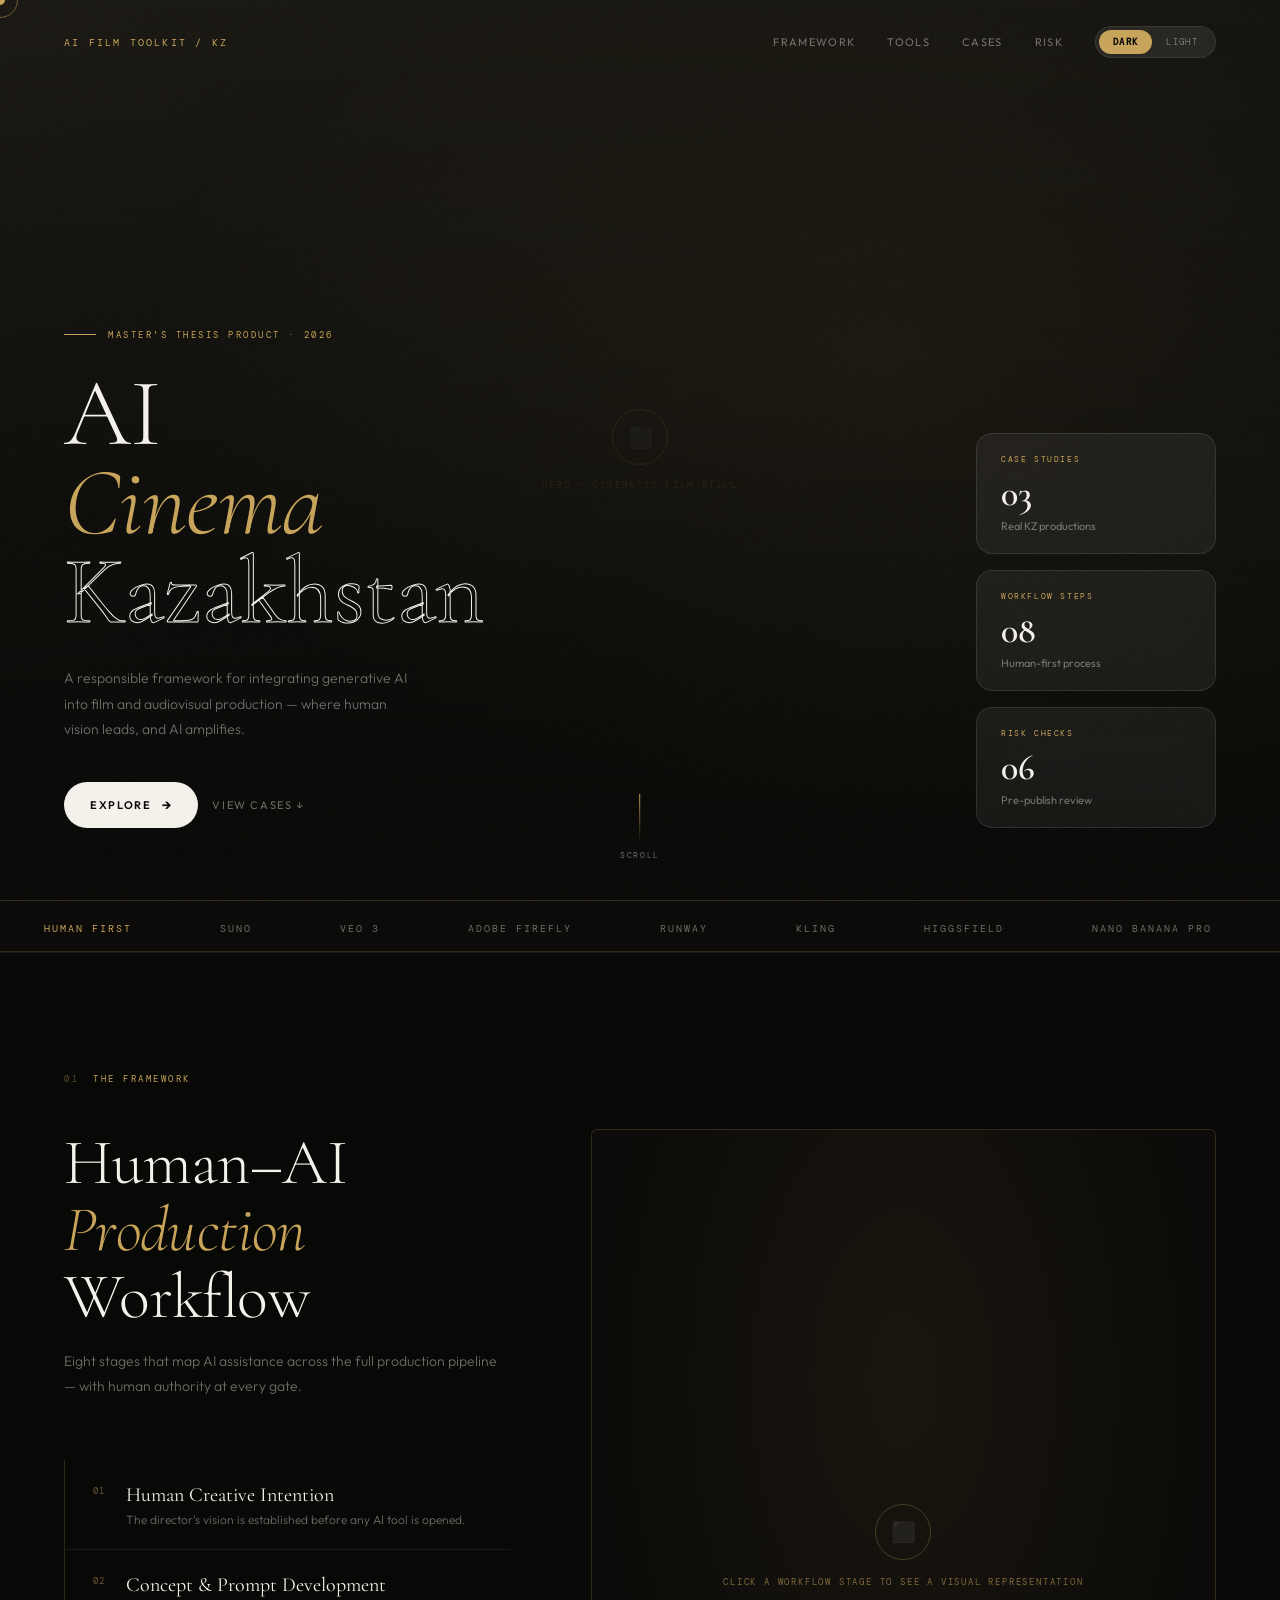
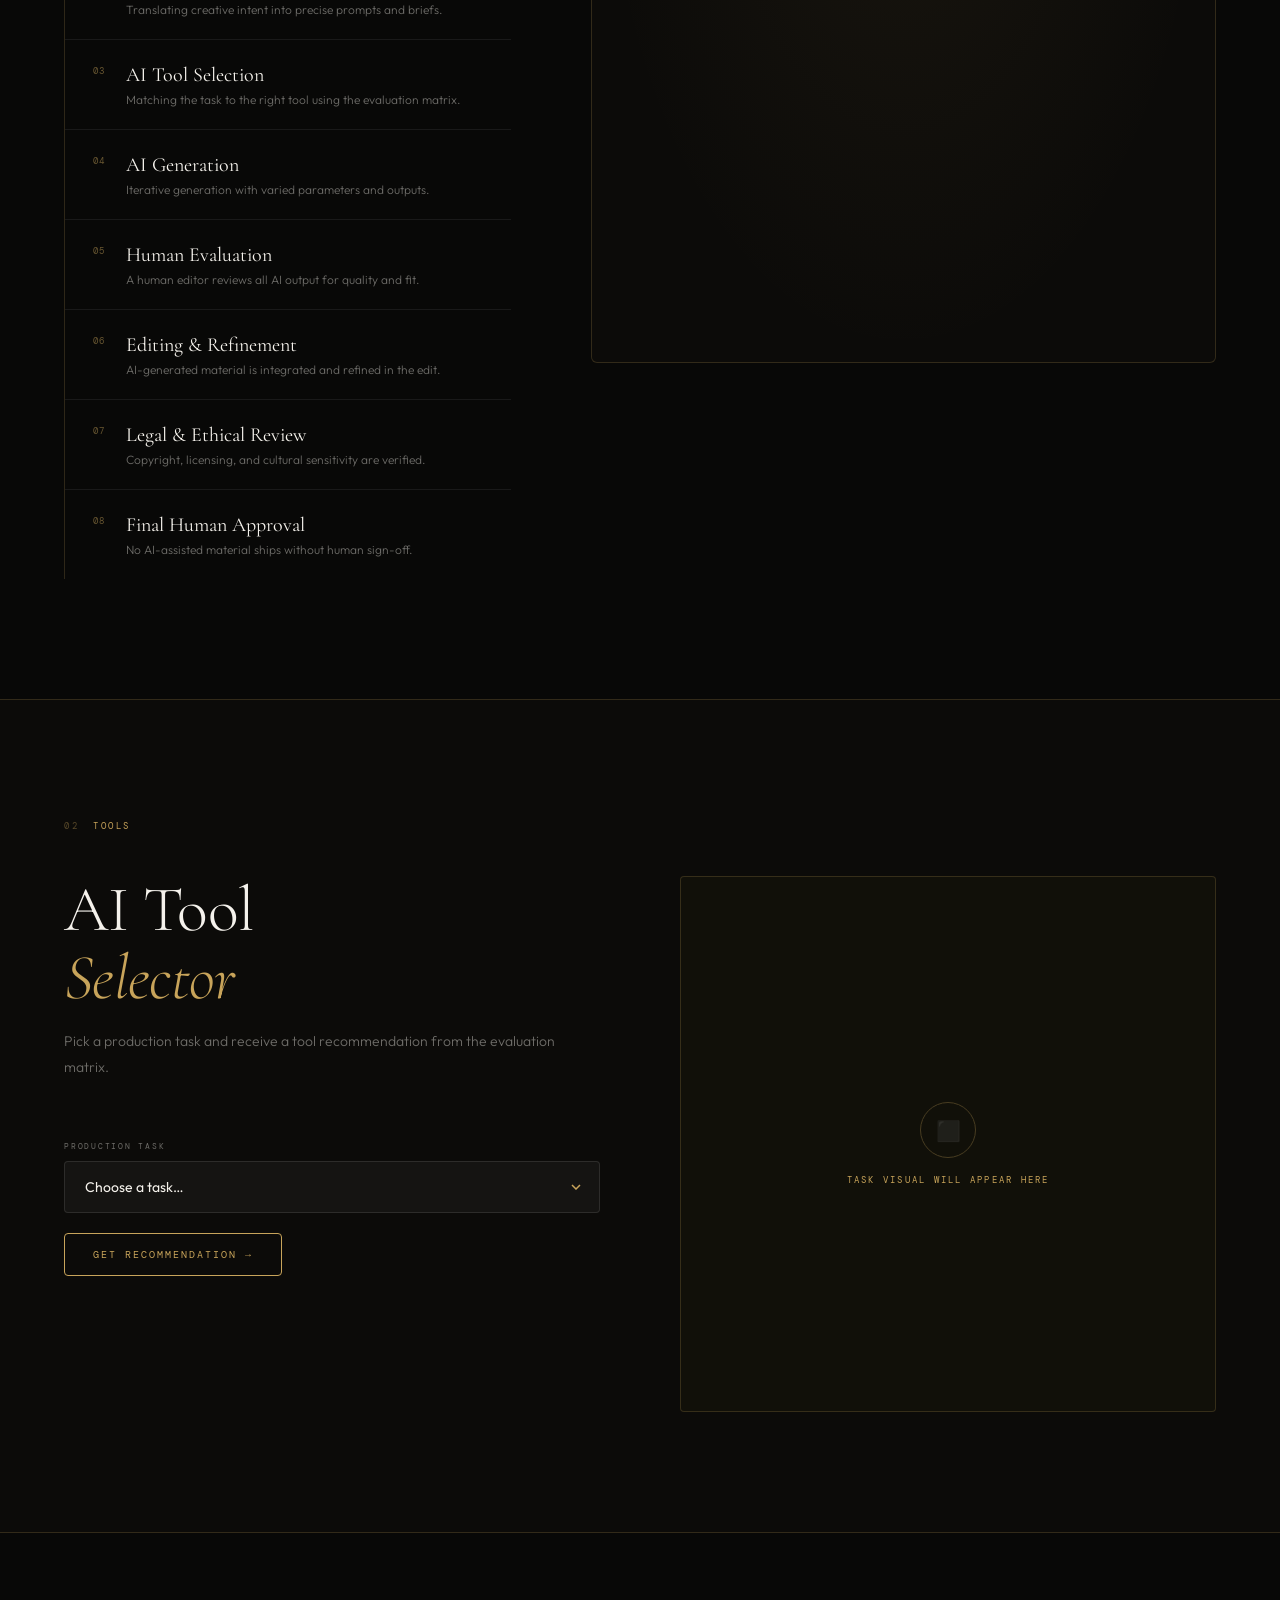
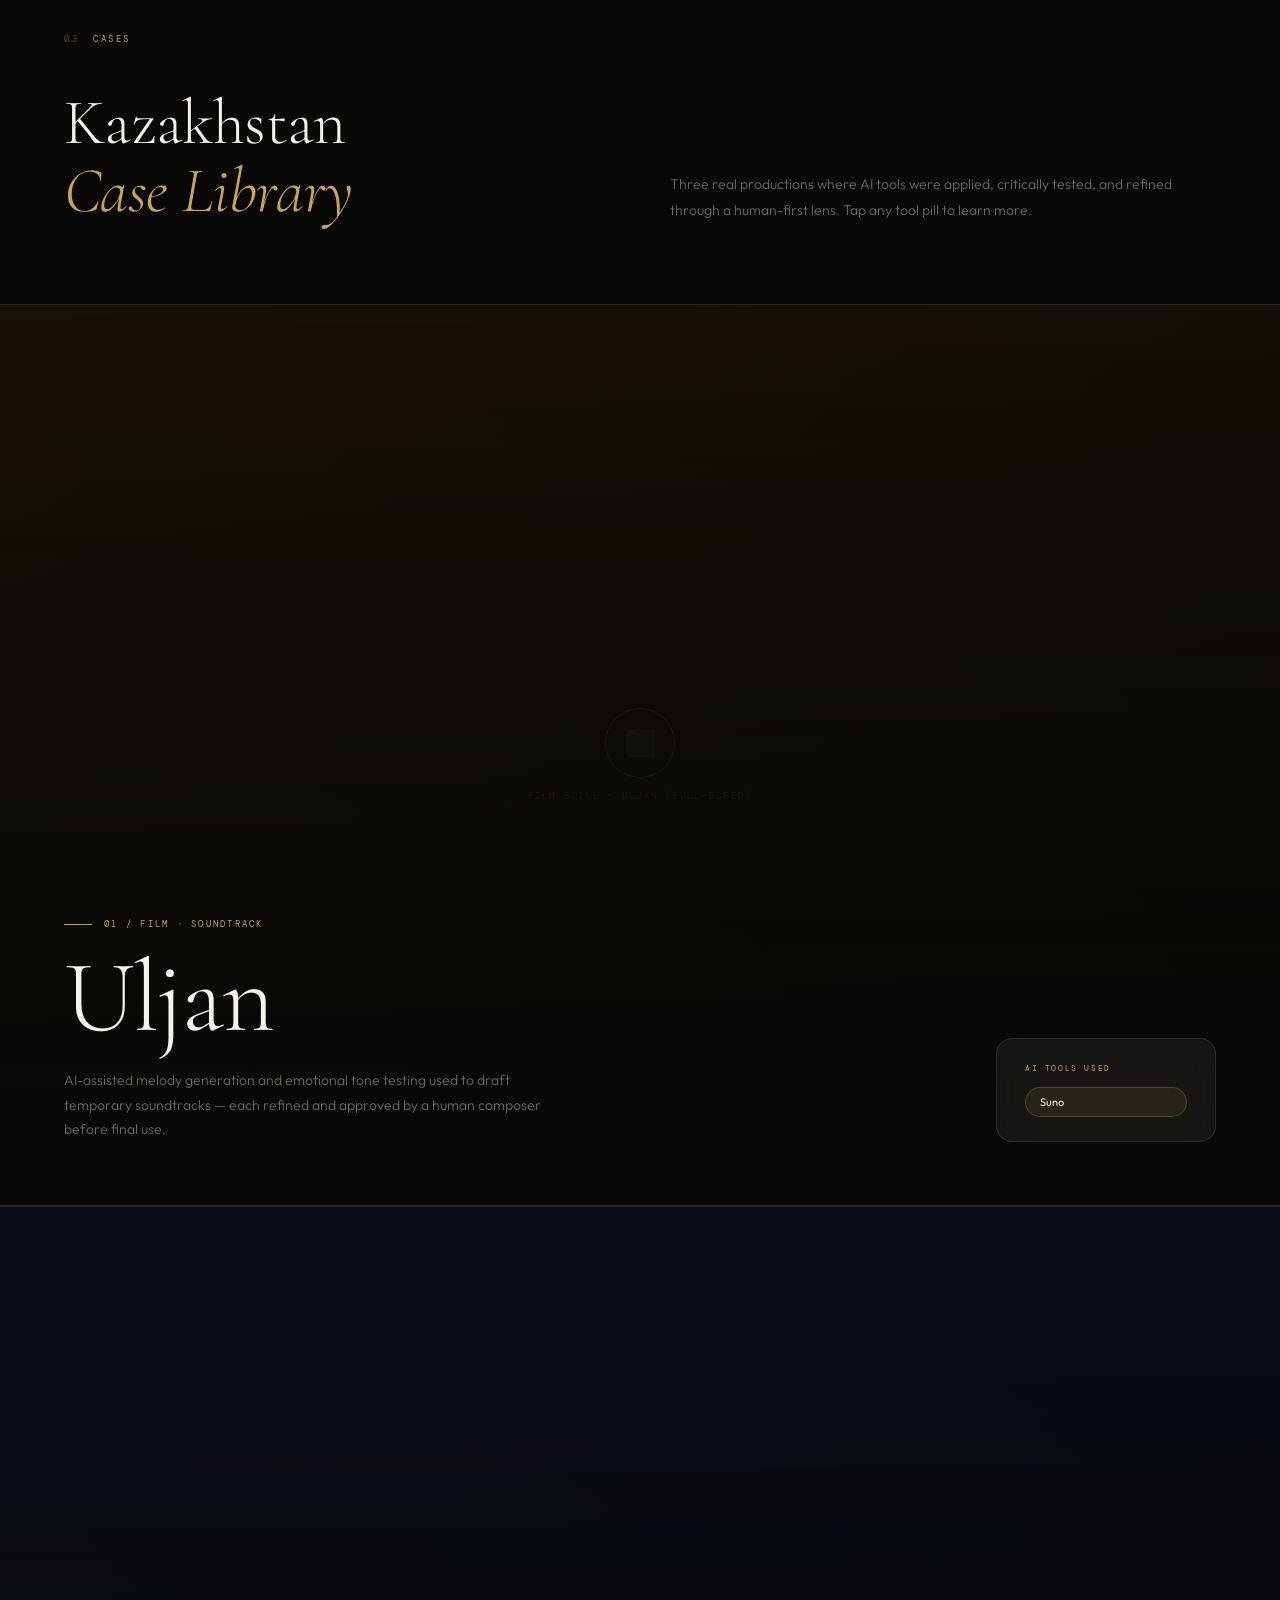
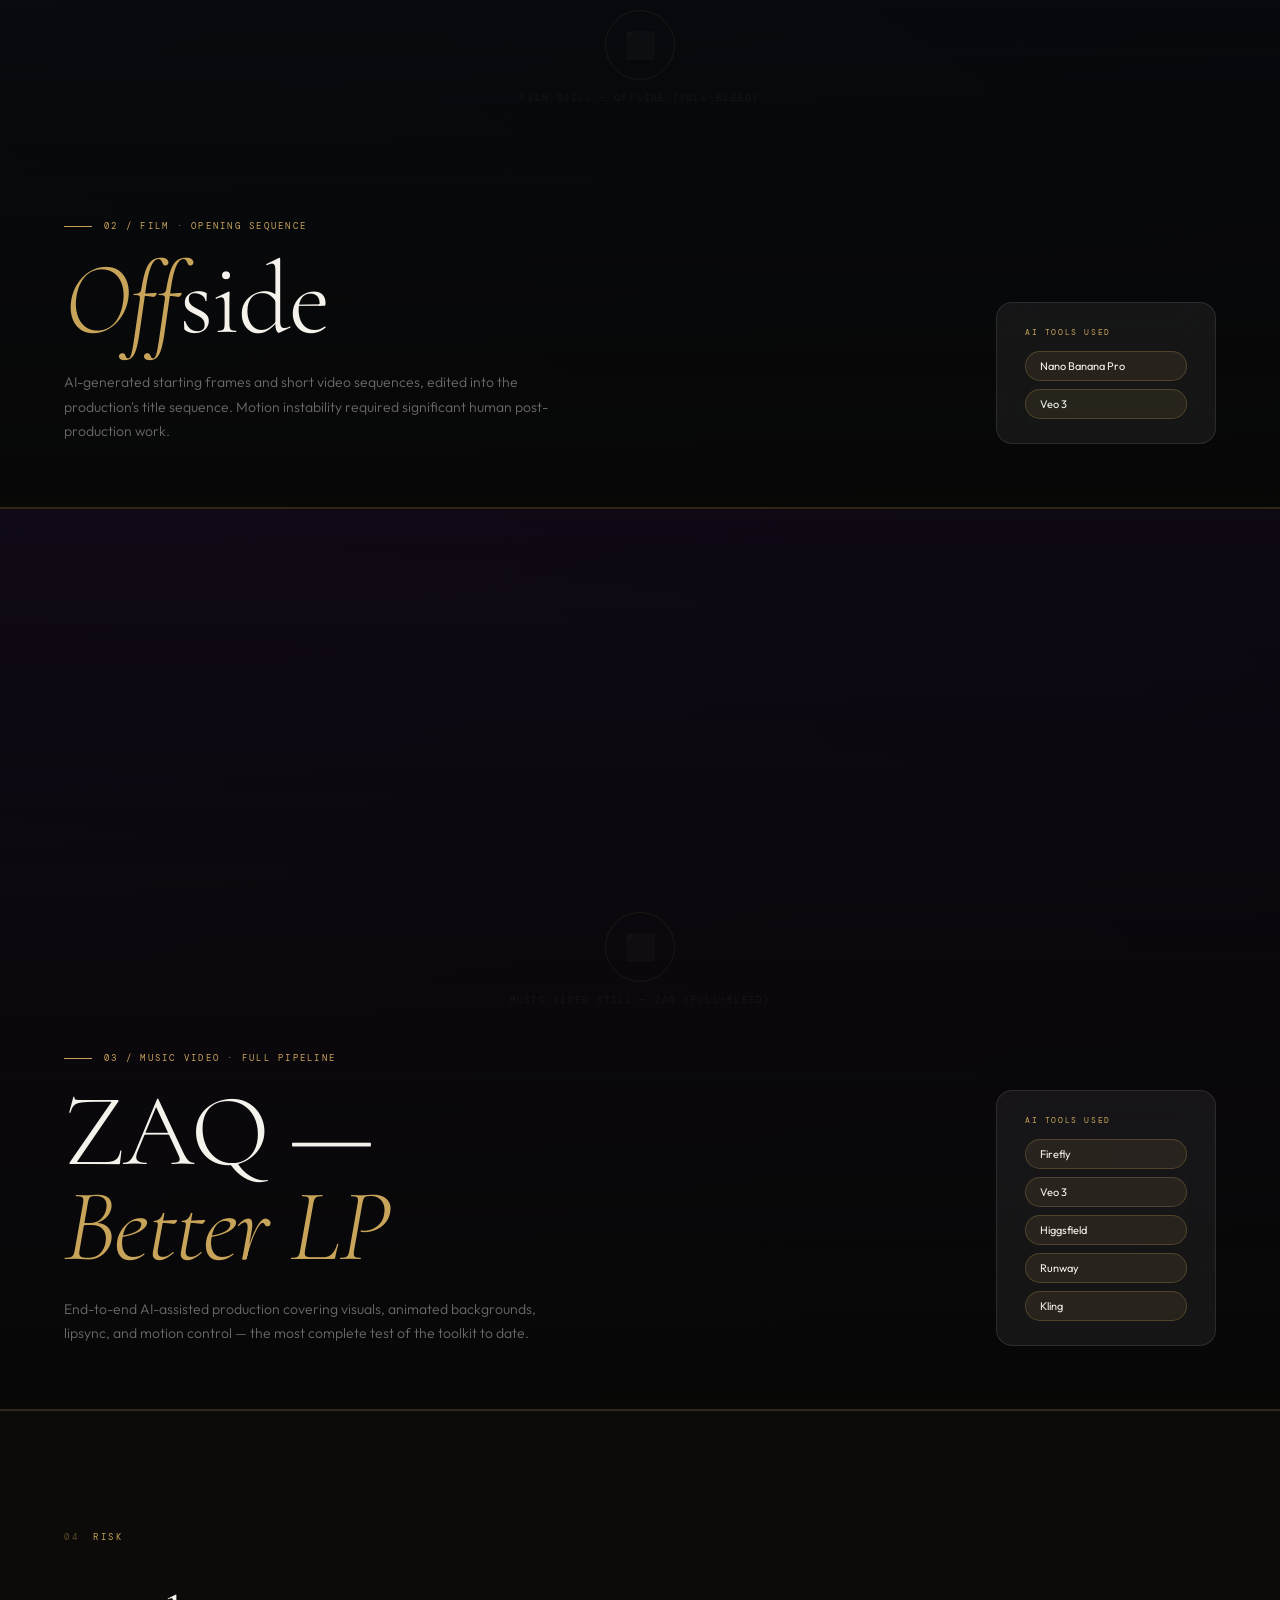
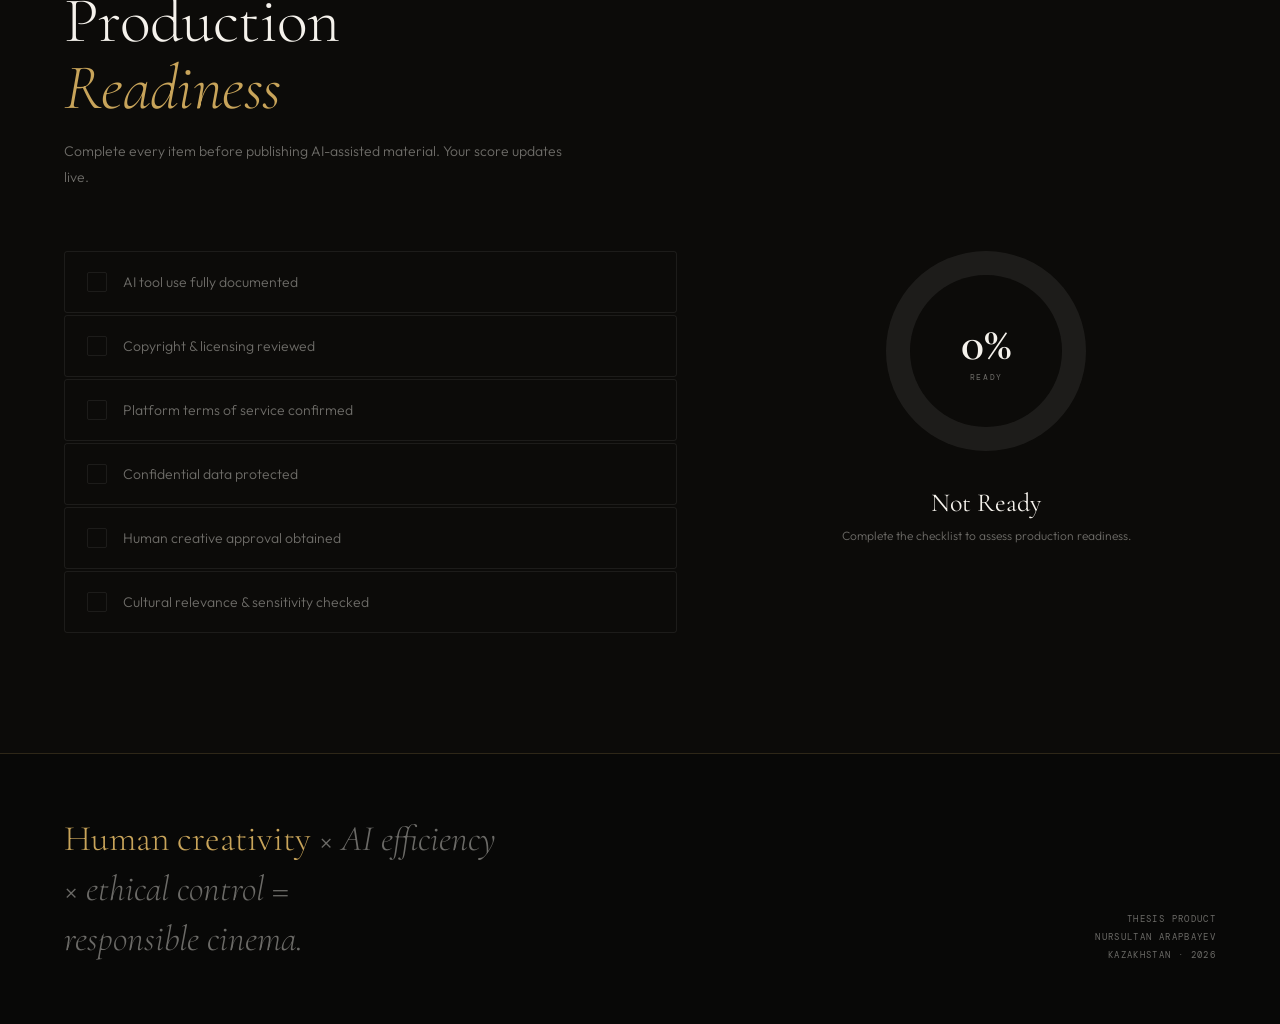
==== index.html @ 60e5891c "Add files via upload" ====
<!DOCTYPE html>
<html lang="en" data-theme="dark">
<head>
<meta charset="UTF-8">
<meta name="viewport" content="width=device-width, initial-scale=1.0">

<title>AI Filmmaking Toolkit — Kazakhstan</title>

<link rel="preconnect" href="https://fonts.googleapis.com">

<link href="https://fonts.googleapis.com/css2?family=Cormorant+Garamond:ital,wght@0,300;0,400;0,600;0,700;1,300;1,400;1,600&family=Outfit:wght@300;400;500;600&family=DM+Mono:wght@300;400&display=swap" rel="stylesheet">

<link rel="stylesheet" href="style.css">
</head>
<body>

<div class="cursor" id="cur"></div>
<div class="cursor-ring" id="ring"></div>

<!-- ══ NAV ══ -->
<nav id="nav">
  <div class="nav-logo">AI Film Toolkit / KZ</div>
  <div class="nav-links">
    <a href="#framework">Framework</a>
    <a href="#selector">Tools</a>
    <a href="#cases">Cases</a>
    <a href="#checklist">Risk</a>
    <div class="theme-toggle" id="themeToggle" onclick="toggleTheme()">
      <div class="tt-opt active" id="tt-dark">Dark</div>
      <div class="tt-opt" id="tt-light">Light</div>
    </div>
  </div>
</nav>

<!-- ══ HERO ══ -->
<section class="hero">
  <div class="hero-photo">
    <div class="hero-photo-label">
      <div class="photo-icon">⬛</div>
      <div class="photo-lbl">Hero — cinematic film still</div>
    </div>
  </div>
  <div class="hero-content">
    <div class="hero-left">
      <div class="hero-tag">Master's Thesis Product · 2026</div>
      <h1 class="hero-title">AI<br><em>Cinema</em><br><span class="outline">Kazakhstan</span></h1>
      <p class="hero-desc">A responsible framework for integrating generative AI into film and audiovisual production — where human vision leads, and AI amplifies.</p>
      <div class="hero-actions">
        <a href="#framework" class="btn-primary">Explore <span class="arr">→</span></a>
        <a href="#cases" class="btn-ghost">View Cases ↓</a>
      </div>
    </div>
    <div class="hero-right">
      <div class="hero-card"><div class="hero-card-label">Case Studies</div><div class="hero-card-val">03</div><div class="hero-card-sub">Real KZ productions</div></div>
      <div class="hero-card"><div class="hero-card-label">Workflow Steps</div><div class="hero-card-val">08</div><div class="hero-card-sub">Human-first process</div></div>
      <div class="hero-card"><div class="hero-card-label">Risk Checks</div><div class="hero-card-val">06</div><div class="hero-card-sub">Pre-publish review</div></div>
    </div>
  </div>
  <div class="hero-scroll"><div class="scroll-line"></div><div class="scroll-text">Scroll</div></div>
</section>

<!-- ══ STRIP ══ -->
<div class="strip" aria-hidden="true">
  <div class="strip-track">
    <span class="accent">Human First</span><span>Suno</span><span>Veo 3</span><span>Adobe Firefly</span><span>Runway</span><span>Kling</span><span>Higgsfield</span><span>Nano Banana Pro</span>
    <span class="accent">Human First</span><span>Suno</span><span>Veo 3</span><span>Adobe Firefly</span><span>Runway</span><span>Kling</span><span>Higgsfield</span><span>Nano Banana Pro</span>
  </div>
</div>

<!-- ══ FRAMEWORK ══ -->
<section id="framework" class="section">
  <div class="sec-eyebrow reveal"><span>01</span> The Framework</div>
  <div class="workflow-wrap">
    <div>
      <h2 class="sec-title reveal delay-1">Human–AI<br><em>Production</em><br>Workflow</h2>
      <p class="sec-sub reveal delay-2">Eight stages that map AI assistance across the full production pipeline — with human authority at every gate.</p>
      <div class="wf-steps" id="wfSteps">
        <div class="wf-step" data-stage="intention" onclick="setStage(this)">
          <div class="wf-num">01</div>
          <div><div class="wf-name">Human Creative Intention</div><div class="wf-desc">The director's vision is established before any AI tool is opened.</div></div>
        </div>
        <div class="wf-step" data-stage="prompt" onclick="setStage(this)">
          <div class="wf-num">02</div>
          <div><div class="wf-name">Concept & Prompt Development</div><div class="wf-desc">Translating creative intent into precise prompts and briefs.</div></div>
        </div>
        <div class="wf-step" data-stage="selection" onclick="setStage(this)">
          <div class="wf-num">03</div>
          <div><div class="wf-name">AI Tool Selection</div><div class="wf-desc">Matching the task to the right tool using the evaluation matrix.</div></div>
        </div>
        <div class="wf-step" data-stage="generation" onclick="setStage(this)">
          <div class="wf-num">04</div>
          <div><div class="wf-name">AI Generation</div><div class="wf-desc">Iterative generation with varied parameters and outputs.</div></div>
        </div>
        <div class="wf-step" data-stage="evaluation" onclick="setStage(this)">
          <div class="wf-num">05</div>
          <div><div class="wf-name">Human Evaluation</div><div class="wf-desc">A human editor reviews all AI output for quality and fit.</div></div>
        </div>
        <div class="wf-step" data-stage="editing" onclick="setStage(this)">
          <div class="wf-num">06</div>
          <div><div class="wf-name">Editing & Refinement</div><div class="wf-desc">AI-generated material is integrated and refined in the edit.</div></div>
        </div>
        <div class="wf-step" data-stage="legal" onclick="setStage(this)">
          <div class="wf-num">07</div>
          <div><div class="wf-name">Legal & Ethical Review</div><div class="wf-desc">Copyright, licensing, and cultural sensitivity are verified.</div></div>
        </div>
        <div class="wf-step" data-stage="approval" onclick="setStage(this)">
          <div class="wf-num">08</div>
          <div><div class="wf-name">Final Human Approval</div><div class="wf-desc">No AI-assisted material ships without human sign-off.</div></div>
        </div>
      </div>
    </div>

    <div class="wf-visual reveal delay-2" id="wfVisual">
      <div class="wf-stage-badge" id="wfBadge">—</div>
      <div class="photo-icon" id="wfIcon" style="opacity:.3;">⬛</div>
      <div class="wf-visual-label" id="wfLabel">Click a workflow stage to see a visual representation</div>
    </div>
  </div>
</section>

<!-- ══ TOOL SELECTOR ══ -->
<section id="selector" class="section">
  <div class="sec-eyebrow reveal"><span>02</span> Tools</div>
  <div class="sel-layout">
    <div>
      <h2 class="sec-title reveal delay-1">AI Tool<br><em>Selector</em></h2>
      <p class="sec-sub reveal delay-2">Pick a production task and receive a tool recommendation from the evaluation matrix.</p>
      <div class="sel-form">
        <div>
          <label class="field-label">Production task</label>
          <select id="taskSelect" onchange="onTaskChange()">
            <option value="">Choose a task…</option>
            <option value="soundtrack">Soundtrack Drafting</option>
            <option value="opening">Opening Sequence</option>
            <option value="lyric">Lyric Video</option>
            <option value="promo">Promotional Visuals</option>
            <option value="lipsync">Lipsync / Motion Control</option>
          </select>
        </div>
        <button class="sel-btn" onclick="recommendTools()">Get Recommendation →</button>
      </div>
      <div id="result" class="sel-result">
        <div id="result-inner"></div>
      </div>
    </div>

    <div class="sel-visual reveal delay-2">
      <div class="sel-img" id="selImg">
        <div class="sel-img-badge" id="selBadge">—</div>
        <div class="photo-icon" style="opacity:.3;" id="selIcon">⬛</div>
        <div class="photo-lbl" id="selLabel">Task visual will appear here</div>
        <div class="sel-task-name" id="selTaskName"></div>
      </div>
    </div>
  </div>
</section>

<!-- ══ CASES ══ -->
<section id="cases">

  <div class="cases-header reveal">
    <div>
      <div class="sec-eyebrow"><span>03</span> Cases</div>
      <h2 class="sec-title">Kazakhstan<br><em>Case Library</em></h2>
    </div>
    <p class="sec-sub" style="margin:0;">Three real productions where AI tools were applied, critically tested, and refined through a human-first lens. Tap any tool pill to learn more.</p>
  </div>

  <!-- CASE 1 -->
  <div class="case-panel">
    <div class="case-bg case-bg-1">
      <div class="case-photo-hint">
        <div class="photo-icon" style="width:70px;height:70px;font-size:26px;">⬛</div>
        <div class="photo-lbl">Film still — Uljan (full-bleed)</div>
      </div>
    </div>
    <div class="case-content">
      <div class="case-left">
        <div class="case-idx">01 / Film · Soundtrack</div>
        <h3 class="case-name">Uljan</h3>
        <p class="case-desc">AI-assisted melody generation and emotional tone testing used to draft temporary soundtracks — each refined and approved by a human composer before final use.</p>
      </div>
      <div class="case-card">
        <div class="case-card-label">AI Tools Used</div>
        <div class="case-tool-list">
          <span class="tool-pill" onclick="openDrawer('suno','case1-drawer')">Suno</span>
        </div>
      </div>
    </div>
  </div>
  <!-- DRAWER 1 -->
  <div class="tool-drawer" id="case1-drawer">
    <button class="drawer-close" onclick="closeDrawer('case1-drawer', 'suno')">✕</button>
    <div class="drawer-inner" id="case1-drawer-inner"></div>
  </div>
  <div class="case-divider"></div>

  <!-- CASE 2 -->
  <div class="case-panel">
    <div class="case-bg case-bg-2">
      <div class="case-photo-hint">
        <div class="photo-icon" style="width:70px;height:70px;font-size:26px;">⬛</div>
        <div class="photo-lbl">Film still — Offside (full-bleed)</div>
      </div>
    </div>
    <div class="case-content">
      <div class="case-left">
        <div class="case-idx">02 / Film · Opening Sequence</div>
        <h3 class="case-name"><em>Off</em>side</h3>
        <p class="case-desc">AI-generated starting frames and short video sequences, edited into the production's title sequence. Motion instability required significant human post-production work.</p>
      </div>
      <div class="case-card">
        <div class="case-card-label">AI Tools Used</div>
        <div class="case-tool-list">
          <span class="tool-pill" onclick="openDrawer('nano','case2-drawer')">Nano Banana Pro</span>
          <span class="tool-pill" onclick="openDrawer('veo3','case2-drawer')">Veo 3</span>
        </div>
      </div>
    </div>
  </div>
  <!-- DRAWER 2 -->
  <div class="tool-drawer" id="case2-drawer">
    <button class="drawer-close" onclick="closeDrawer('case2-drawer', null)">✕</button>
    <div class="drawer-inner" id="case2-drawer-inner"></div>
  </div>
  <div class="case-divider"></div>

  <!-- CASE 3 -->
  <div class="case-panel">
    <div class="case-bg case-bg-3">
      <div class="case-photo-hint">
        <div class="photo-icon" style="width:70px;height:70px;font-size:26px;">⬛</div>
        <div class="photo-lbl">Music video still — ZAQ (full-bleed)</div>
      </div>
    </div>
    <div class="case-content">
      <div class="case-left">
        <div class="case-idx">03 / Music Video · Full Pipeline</div>
        <h3 class="case-name">ZAQ —<br><em>Better LP</em></h3>
        <p class="case-desc">End-to-end AI-assisted production covering visuals, animated backgrounds, lipsync, and motion control — the most complete test of the toolkit to date.</p>
      </div>
      <div class="case-card">
        <div class="case-card-label">AI Tools Used</div>
        <div class="case-tool-list">
          <span class="tool-pill" onclick="openDrawer('firefly','case3-drawer')">Firefly</span>
          <span class="tool-pill" onclick="openDrawer('veo3','case3-drawer')">Veo 3</span>
          <span class="tool-pill" onclick="openDrawer('higgsfield','case3-drawer')">Higgsfield</span>
          <span class="tool-pill" onclick="openDrawer('runway','case3-drawer')">Runway</span>
          <span class="tool-pill" onclick="openDrawer('kling','case3-drawer')">Kling</span>
        </div>
      </div>
    </div>
  </div>
  <!-- DRAWER 3 -->
  <div class="tool-drawer" id="case3-drawer">
    <button class="drawer-close" onclick="closeDrawer('case3-drawer', null)">✕</button>
    <div class="drawer-inner" id="case3-drawer-inner"></div>
  </div>

</section>

<!-- ══ CHECKLIST ══ -->
<section id="checklist" class="section">
  <div class="sec-eyebrow reveal"><span>04</span> Risk</div>
  <h2 class="sec-title reveal delay-1">Production<br><em>Readiness</em></h2>
  <p class="sec-sub reveal delay-2">Complete every item before publishing AI-assisted material. Your score updates live.</p>
  <div class="check-layout">
    <div class="check-list">
      <div class="check-row reveal delay-1" onclick="toggle(this)"><div class="check-box"><svg class="check-tick" width="11" height="8" viewBox="0 0 11 8" fill="none"><path d="M1 3.8l3 3L10 1" stroke="#080807" stroke-width="1.8" stroke-linecap="round" stroke-linejoin="round"/></svg></div><span class="check-text">AI tool use fully documented</span></div>
      <div class="check-row reveal delay-2" onclick="toggle(this)"><div class="check-box"><svg class="check-tick" width="11" height="8" viewBox="0 0 11 8" fill="none"><path d="M1 3.8l3 3L10 1" stroke="#080807" stroke-width="1.8" stroke-linecap="round" stroke-linejoin="round"/></svg></div><span class="check-text">Copyright & licensing reviewed</span></div>
      <div class="check-row reveal delay-3" onclick="toggle(this)"><div class="check-box"><svg class="check-tick" width="11" height="8" viewBox="0 0 11 8" fill="none"><path d="M1 3.8l3 3L10 1" stroke="#080807" stroke-width="1.8" stroke-linecap="round" stroke-linejoin="round"/></svg></div><span class="check-text">Platform terms of service confirmed</span></div>
      <div class="check-row reveal" onclick="toggle(this)"><div class="check-box"><svg class="check-tick" width="11" height="8" viewBox="0 0 11 8" fill="none"><path d="M1 3.8l3 3L10 1" stroke="#080807" stroke-width="1.8" stroke-linecap="round" stroke-linejoin="round"/></svg></div><span class="check-text">Confidential data protected</span></div>
      <div class="check-row reveal delay-1" onclick="toggle(this)"><div class="check-box"><svg class="check-tick" width="11" height="8" viewBox="0 0 11 8" fill="none"><path d="M1 3.8l3 3L10 1" stroke="#080807" stroke-width="1.8" stroke-linecap="round" stroke-linejoin="round"/></svg></div><span class="check-text">Human creative approval obtained</span></div>
      <div class="check-row reveal delay-2" onclick="toggle(this)"><div class="check-box"><svg class="check-tick" width="11" height="8" viewBox="0 0 11 8" fill="none"><path d="M1 3.8l3 3L10 1" stroke="#080807" stroke-width="1.8" stroke-linecap="round" stroke-linejoin="round"/></svg></div><span class="check-text">Cultural relevance & sensitivity checked</span></div>
    </div>
    <div class="gauge-wrap reveal delay-2">
      <div class="gauge-ring-el" id="gaugeRing">
        <div class="gauge-core">
          <div class="gauge-pct" id="gaugePct">0%</div>
          <div class="gauge-lbl">Ready</div>
        </div>
      </div>
      <div class="gauge-status">
        <div class="gauge-title" id="gaugeTitle">Not Ready</div>
        <div class="gauge-msg" id="gaugeMsg">Complete the checklist to assess production readiness.</div>
      </div>
    </div>
  </div>
</section>

<!-- ══ FOOTER ══ -->
<footer>
  <div class="footer-line"><em>Human creativity</em> × AI efficiency<br>× ethical control =<br>responsible cinema.</div>
  <div class="footer-meta">Thesis Product<br>Nursultan Arapbayev<br>Kazakhstan · 2026</div>
</footer>
<script src="script.js"></script>
</body>
</html>
---- style.css ----
/* ════════════════════════════════════════
   THEME TOKENS
════════════════════════════════════════ */
:root {
  --gold: #c8a45a;
  --gold-light: #e8c880;
  --rust: #b03c14;
  --trans: all .45s cubic-bezier(.4,0,.2,1);
}
[data-theme="dark"] {
  --bg:       #080807;
  --bg2:      #0c0b09;
  --bg3:      #111009;
  --surface:  rgba(255,255,255,0.045);
  --surface2: rgba(255,255,255,0.08);
  --fg:       #f5f2ec;
  --muted:    rgba(245,242,236,0.42);
  --border:   rgba(200,164,90,0.2);
  --border2:  rgba(255,255,255,0.07);
  --card-bg:  rgba(255,255,255,0.06);
  --card-border: rgba(255,255,255,0.1);
  --input-bg: rgba(255,255,255,0.04);
  --input-border: rgba(255,255,255,0.1);
  --smoke:    rgba(245,242,236,0.04);
  --check-fill: #080807;
  --nav-blur: rgba(8,8,7,0.88);
}
[data-theme="light"] {
  --bg:       #f5f0e8;
  --bg2:      #ede8de;
  --bg3:      #e6e0d4;
  --surface:  rgba(0,0,0,0.04);
  --surface2: rgba(0,0,0,0.07);
  --fg:       #100f0d;
  --muted:    rgba(16,15,13,0.52);
  --border:   rgba(200,164,90,0.35);
  --border2:  rgba(0,0,0,0.1);
  --card-bg:  rgba(255,255,255,0.7);
  --card-border: rgba(0,0,0,0.12);
  --input-bg: rgba(255,255,255,0.8);
  --input-border: rgba(0,0,0,0.15);
  --smoke:    rgba(0,0,0,0.03);
  --check-fill: #f5f0e8;
  --nav-blur: rgba(245,240,232,0.88);
}

/* ════════════════════════════════════════
   RESET + BASE
════════════════════════════════════════ */
*,*::before,*::after{margin:0;padding:0;box-sizing:border-box;}
html{scroll-behavior:smooth;}
body{
  font-family:'Outfit',sans-serif;
  background:var(--bg); color:var(--fg);
  overflow-x:hidden; cursor:none;
  transition:background .45s,color .45s;
}

/* ── NOISE ── */
body::after{
  content:''; position:fixed; inset:0; pointer-events:none; z-index:9998;
  background:url("data:image/svg+xml,%3Csvg viewBox='0 0 512 512' xmlns='http://www.w3.org/2000/svg'%3E%3Cfilter id='n'%3E%3CfeTurbulence type='fractalNoise' baseFrequency='0.75' numOctaves='4' stitchTiles='stitch'/%3E%3C/filter%3E%3Crect width='100%25' height='100%25' filter='url(%23n)' opacity='0.03'/%3E%3C/svg%3E");
}

/* ── CURSOR ── */
.cursor{
  position:fixed; width:10px; height:10px;
  background:var(--gold); border-radius:50%;
  pointer-events:none; z-index:99999;
  transform:translate(-50%,-50%);
  transition:width .2s,height .2s;
}
.cursor-ring{
  position:fixed; width:36px; height:36px;
  border:1px solid var(--gold); border-radius:50%;
  pointer-events:none; z-index:99998;
  transform:translate(-50%,-50%); opacity:.5;
}
body:has(a:hover) .cursor,
body:has(button:hover) .cursor,
body:has([onclick]:hover) .cursor { width:18px; height:18px; }

/* ── NAV ── */
nav{
  position:fixed; top:0; left:0; right:0; z-index:1000;
  display:flex; justify-content:space-between; align-items:center;
  padding:26px 5%; transition:var(--trans);
}
nav.scrolled{
  background:var(--nav-blur);
  backdrop-filter:blur(16px);
  padding:18px 5%;
  border-bottom:1px solid var(--border);
}
.nav-logo{
  font-family:'DM Mono',monospace;
  font-size:10px; letter-spacing:.22em;
  text-transform:uppercase; color:var(--gold);
}
.nav-links{display:flex;align-items:center;gap:32px;}
.nav-links a{
  font-size:11px; font-weight:400; letter-spacing:.12em;
  text-transform:uppercase; color:var(--muted);
  text-decoration:none; transition:color .2s;
}
.nav-links a:hover{color:var(--fg);}

/* ── THEME TOGGLE ── */
.theme-toggle{
  display:flex; align-items:center; gap:0;
  background:var(--surface2); border:1px solid var(--border2);
  border-radius:50px; padding:3px; cursor:pointer;
  transition:var(--trans);
}
.tt-opt{
  padding:6px 14px; border-radius:50px;
  font-family:'DM Mono',monospace;
  font-size:9px; letter-spacing:.15em;
  text-transform:uppercase; color:var(--muted);
  transition:var(--trans); user-select:none;
}
.tt-opt.active{
  background:var(--gold); color:#080807; font-weight:600;
}

/* ════════════════════════════════════════
   HERO
════════════════════════════════════════ */
.hero{
  position:relative; height:100vh; min-height:700px;
  display:flex; align-items:flex-end; overflow:hidden;
}
.hero-photo{
  position:absolute; inset:0;
  background:linear-gradient(160deg,#1c1a14 0%,#0d0d0a 60%,#111208 100%);
  transition:var(--trans);
}
[data-theme="light"] .hero-photo{
  background:linear-gradient(160deg,#d4c8a8 0%,#b8a880 60%,#a89870 100%);
}
.hero-photo-label{
  position:absolute; inset:0;
  display:flex; flex-direction:column; align-items:center; justify-content:center;
  gap:14px; opacity:.18;
}
.photo-icon{
  width:56px; height:56px; border:1px solid var(--gold);
  border-radius:50%; display:flex; align-items:center; justify-content:center;
  font-size:20px;
}
.photo-lbl{
  font-family:'DM Mono',monospace;
  font-size:9px; letter-spacing:.25em;
  text-transform:uppercase; color:var(--gold);
}
.hero::before{
  content:''; position:absolute; inset:0; z-index:1;
  background:linear-gradient(to top,rgba(8,8,7,.92) 0%,rgba(8,8,7,.35) 55%,rgba(8,8,7,.08) 100%);
  transition:var(--trans);
}
[data-theme="light"] .hero::before{
  background:linear-gradient(to top,rgba(245,240,232,.9) 0%,rgba(245,240,232,.3) 55%,rgba(245,240,232,.05) 100%);
}
.hero::after{
  content:''; position:absolute; inset:0; z-index:1;
  background:radial-gradient(ellipse at 70% 40%,rgba(200,164,90,.07) 0%,transparent 60%);
  pointer-events:none;
}
.hero-content{
  position:relative; z-index:2; width:100%; padding:0 5% 8vh;
  display:grid; grid-template-columns:1fr 1fr;
  align-items:flex-end; gap:60px;
}
.hero-tag{
  font-family:'DM Mono',monospace; font-size:9px; letter-spacing:.28em;
  text-transform:uppercase; color:var(--gold);
  display:flex; align-items:center; gap:12px; margin-bottom:28px;
  opacity:0; animation:fadeUp .8s .2s ease forwards;
}
.hero-tag::before{content:'';width:32px;height:1px;background:var(--gold);}
.hero-title{
  font-family:'Cormorant Garamond',serif;
  font-size:clamp(56px,7.5vw,108px);
  font-weight:300; line-height:.93; letter-spacing:-.01em;
  opacity:0; animation:fadeUp .9s .35s ease forwards;
}
.hero-title em{font-style:italic;color:var(--gold);}
.hero-title .outline{
  -webkit-text-stroke:1px var(--fg); color:transparent;
  transition:var(--trans);
}
.hero-desc{
  margin-top:30px; font-size:14px; font-weight:300; line-height:1.8;
  color:var(--muted); max-width:360px;
  opacity:0; animation:fadeUp .8s .5s ease forwards;
}
.hero-actions{
  margin-top:40px; display:flex; gap:14px; align-items:center;
  opacity:0; animation:fadeUp .8s .65s ease forwards;
}
.btn-primary{
  display:inline-flex; align-items:center; gap:10px;
  background:var(--fg); color:var(--bg);
  text-decoration:none; padding:14px 26px;
  font-size:11px; font-weight:600; letter-spacing:.15em;
  text-transform:uppercase; border-radius:50px;
  transition:background .2s,color .2s,gap .2s;
}
.btn-primary:hover{background:var(--gold);color:#080807;gap:16px;}
.btn-primary .arr{font-size:14px;}
.btn-ghost{
  display:inline-flex; align-items:center; gap:10px;
  color:var(--muted); text-decoration:none;
  font-size:11px; letter-spacing:.15em; text-transform:uppercase;
  transition:color .2s;
}
.btn-ghost:hover{color:var(--fg);}
.hero-right{
  display:flex; flex-direction:column; align-items:flex-end; gap:16px;
  opacity:0; animation:fadeUp .8s .5s ease forwards;
}
.hero-card{
  background:var(--card-bg); backdrop-filter:blur(16px);
  border:1px solid var(--card-border); border-radius:16px;
  padding:20px 24px; width:240px; transition:var(--trans);
}
.hero-card-label{
  font-family:'DM Mono',monospace; font-size:8px; letter-spacing:.2em;
  text-transform:uppercase; color:var(--gold); margin-bottom:8px;
}
.hero-card-val{
  font-family:'Cormorant Garamond',serif;
  font-size:36px; font-weight:600; color:var(--fg);
}
.hero-card-sub{font-size:11px;color:var(--muted);margin-top:4px;}
.hero-scroll{
  position:absolute; bottom:40px; left:50%;
  transform:translateX(-50%); z-index:2;
  display:flex; flex-direction:column; align-items:center; gap:8px;
  opacity:0; animation:fadeIn 1s 1.2s ease forwards;
}
.scroll-line{
  width:1px; height:48px;
  background:linear-gradient(to bottom,var(--gold),transparent);
  animation:scrollPulse 2s infinite;
}
.scroll-text{
  font-family:'DM Mono',monospace; font-size:8px; letter-spacing:.2em;
  text-transform:uppercase; color:var(--muted);
}
@keyframes scrollPulse{0%,100%{opacity:.4;}50%{opacity:1;}}

/* ── MARQUEE STRIP ── */
.strip{
  border-top:1px solid var(--border); border-bottom:1px solid var(--border);
  padding:15px 0; overflow:hidden; white-space:nowrap;
  background:var(--bg2); transition:var(--trans);
}
.strip-track{display:inline-flex;animation:marquee 26s linear infinite;}
.strip-track span{
  font-family:'DM Mono',monospace; font-size:10px; letter-spacing:.2em;
  text-transform:uppercase; color:var(--muted); padding:0 44px;
}
.strip-track span.accent{color:var(--gold);}
@keyframes marquee{from{transform:translateX(0)}to{transform:translateX(-50%)}}

/* ════════════════════════════════════════
   SECTION BASE
════════════════════════════════════════ */
.section{padding:120px 5%; transition:var(--trans);}
.sec-eyebrow{
  font-family:'DM Mono',monospace; font-size:9px; letter-spacing:.28em;
  text-transform:uppercase; color:var(--gold);
  display:flex; align-items:center; gap:14px; margin-bottom:44px;
}
.sec-eyebrow span{opacity:.4;}
.sec-title{
  font-family:'Cormorant Garamond',serif;
  font-size:clamp(38px,5vw,70px);
  font-weight:300; line-height:1.05; letter-spacing:-.01em;
}
.sec-title em{font-style:italic;color:var(--gold);}
.sec-sub{
  font-size:14px; font-weight:300; line-height:1.85;
  color:var(--muted); max-width:520px; margin-top:18px; margin-bottom:60px;
}

/* ════════════════════════════════════════
   WORKFLOW
════════════════════════════════════════ */
#framework{background:var(--bg); border-top:1px solid var(--border2);}
.workflow-wrap{
  display:grid; grid-template-columns:1fr 1.4fr; gap:80px; align-items:start;
}
.wf-steps{display:flex;flex-direction:column;gap:0;border-left:1px solid var(--border);}
.wf-step{
  padding:22px 28px; border-bottom:1px solid var(--border2);
  display:flex; gap:20px; align-items:flex-start;
  transition:background .2s; cursor:pointer;
}
.wf-step:hover,.wf-step.active{background:var(--smoke);}
.wf-step.active{border-left:2px solid var(--gold); margin-left:-1px;}
.wf-step:last-child{border-bottom:none;}
.wf-num{
  font-family:'DM Mono',monospace; font-size:9px; letter-spacing:.15em;
  color:var(--gold); opacity:.5; padding-top:3px; flex-shrink:0;
}
.wf-step.active .wf-num{opacity:1;}
.wf-name{
  font-family:'Cormorant Garamond',serif;
  font-size:20px; font-weight:400; line-height:1.3; color:var(--fg);
}
.wf-desc{font-size:12px;font-weight:300;color:var(--muted);margin-top:4px;}

/* workflow visual panel */
.wf-visual{
  position:sticky; top:120px; aspect-ratio:3/4;
  background:var(--bg2); border-radius:6px; border:1px solid var(--border);
  display:flex; flex-direction:column; align-items:center; justify-content:center;
  gap:16px; overflow:hidden; transition:var(--trans);
}
.wf-visual::before{
  content:''; position:absolute; inset:0;
  background:radial-gradient(ellipse at 50% 30%,rgba(200,164,90,.07) 0%,transparent 70%);
}
.wf-visual-label{
  font-family:'DM Mono',monospace; font-size:9px; letter-spacing:.2em;
  text-transform:uppercase; color:var(--gold); opacity:.6; text-align:center; padding:0 20px;
  transition:opacity .3s;
}
.wf-stage-badge{
  position:absolute; top:20px; left:20px;
  background:var(--gold); color:#080807;
  font-family:'DM Mono',monospace; font-size:8px; letter-spacing:.15em;
  text-transform:uppercase; padding:6px 12px; border-radius:50px;
  font-weight:600; opacity:0; transition:opacity .3s;
}
.wf-visual.active .wf-stage-badge{opacity:1;}

/* ════════════════════════════════════════
   TOOL SELECTOR
════════════════════════════════════════ */
#selector{background:var(--bg2);border-top:1px solid var(--border);border-bottom:1px solid var(--border);}
.sel-layout{display:grid;grid-template-columns:1fr 1fr;gap:80px;align-items:start;}
.sel-form{display:flex;flex-direction:column;gap:20px;}
.field-label{
  font-family:'DM Mono',monospace; font-size:8px; letter-spacing:.22em;
  text-transform:uppercase; color:var(--muted); display:block; margin-bottom:10px;
}
select{
  width:100%; padding:16px 20px;
  background:var(--input-bg); border:1px solid var(--input-border);
  border-radius:4px; font-family:'Outfit',sans-serif;
  font-size:14px; color:var(--fg); appearance:none;
  background-image:url("data:image/svg+xml,%3Csvg xmlns='http://www.w3.org/2000/svg' width='10' height='6' viewBox='0 0 10 6'%3E%3Cpath d='M1 1l4 4 4-4' stroke='%23c8a45a' stroke-width='1.5' fill='none'/%3E%3C/svg%3E");
  background-repeat:no-repeat; background-position:right 18px center;
  cursor:pointer; transition:border-color .2s;
}
select:focus{outline:none;border-color:var(--gold);}
[data-theme="light"] select option{background:#f5f0e8;color:#100f0d;}
.sel-btn{
  background:transparent; border:1px solid var(--gold); color:var(--gold);
  padding:14px 28px; font-family:'DM Mono',monospace;
  font-size:10px; letter-spacing:.2em; text-transform:uppercase;
  cursor:pointer; border-radius:4px; align-self:flex-start;
  transition:background .2s,color .2s;
}
.sel-btn:hover{background:var(--gold);color:#080807;}
.sel-result{
  display:none; margin-top:28px;
  border:1px solid var(--border); border-top:2px solid var(--gold);
  border-radius:0 0 6px 6px; padding:28px;
  background:rgba(200,164,90,.04); transition:var(--trans);
}
.sel-result.open{display:block;}
.sel-result h3{
  font-family:'Cormorant Garamond',serif;
  font-size:26px; font-weight:400; margin-bottom:10px; color:var(--fg);
}
.sel-tools{
  font-family:'DM Mono',monospace; font-size:10px;
  color:var(--gold); letter-spacing:.08em; margin-bottom:14px;
}
.sel-result p{font-size:13px;line-height:1.75;color:var(--muted);margin-bottom:12px;}
.sel-warn{
  background:rgba(176,60,20,.08); border-left:2px solid var(--rust);
  padding:10px 14px; font-size:12px; color:#d4704a;
  border-radius:0 3px 3px 0;
}

/* selector visual panel */
.sel-visual{position:sticky;top:120px;}
.sel-img{
  width:100%; aspect-ratio:1;
  background:var(--bg3); border-radius:4px; border:1px solid var(--border);
  display:flex; flex-direction:column; align-items:center; justify-content:center;
  gap:16px; overflow:hidden; position:relative; transition:var(--trans);
}
.sel-task-name{
  position:absolute; bottom:20px; left:20px; right:20px;
  font-family:'Cormorant Garamond',serif;
  font-size:22px; font-style:italic; color:var(--fg);
  opacity:0; transition:opacity .35s; pointer-events:none;
}
.sel-img.active .sel-task-name{opacity:1;}
.sel-img.active .photo-icon{opacity:.25;}
.sel-img.active .photo-lbl{opacity:.25;}
.sel-img-badge{
  position:absolute; top:20px; right:20px;
  background:var(--gold); color:#080807;
  font-family:'DM Mono',monospace; font-size:8px; letter-spacing:.15em;
  text-transform:uppercase; padding:6px 12px; border-radius:50px;
  font-weight:600; opacity:0; transition:opacity .3s;
}
.sel-img.active .sel-img-badge{opacity:1;}

/* ════════════════════════════════════════
   CASES — FULL BLEED
════════════════════════════════════════ */
#cases{padding:0;}
.cases-header{
  padding:100px 5% 80px;
  display:grid; grid-template-columns:1fr 1fr; gap:60px; align-items:end;
  border-bottom:1px solid var(--border);
  background:var(--bg); transition:var(--trans);
}
.case-panel{
  position:relative; min-height:100vh;
  display:flex; flex-direction:column; justify-content:flex-end;
  overflow:hidden;
}
.case-bg{
  position:absolute; inset:0;
  display:flex; align-items:center; justify-content:center;
}
.case-bg-1{background:linear-gradient(160deg,#1a1208 0%,#0a0905 100%);}
.case-bg-2{background:linear-gradient(160deg,#0a0f18 0%,#060810 100%);}
.case-bg-3{background:linear-gradient(160deg,#120a18 0%,#0a0710 100%);}
[data-theme="light"] .case-bg-1{background:linear-gradient(160deg,#d4b880 0%,#c4a060 100%);}
[data-theme="light"] .case-bg-2{background:linear-gradient(160deg,#8090b8 0%,#6070a0 100%);}
[data-theme="light"] .case-bg-3{background:linear-gradient(160deg,#9878b8 0%,#7858a0 100%);}
.case-panel::before{
  content:''; position:absolute; inset:0; z-index:1;
  background:linear-gradient(to top,rgba(8,8,7,.96) 0%,rgba(8,8,7,.5) 50%,rgba(8,8,7,.1) 100%);
  transition:var(--trans);
}
[data-theme="light"] .case-panel::before{
  background:linear-gradient(to top,rgba(245,240,232,.95) 0%,rgba(245,240,232,.5) 55%,rgba(245,240,232,.08) 100%);
}
.case-photo-hint{
  display:flex; flex-direction:column; align-items:center; gap:12px; opacity:.18;
}
.case-content{
  position:relative; z-index:2; width:100%;
  padding:0 5% 7vh;
  display:grid; grid-template-columns:1fr auto; gap:60px; align-items:flex-end;
}
.case-idx{
  font-family:'DM Mono',monospace; font-size:9px; letter-spacing:.25em;
  text-transform:uppercase; color:var(--gold); margin-bottom:20px;
  display:flex; align-items:center; gap:12px;
}
.case-idx::before{content:'';width:28px;height:1px;background:var(--gold);}
.case-name{
  font-family:'Cormorant Garamond',serif;
  font-size:clamp(54px,8vw,110px);
  font-weight:300; line-height:.92; letter-spacing:-.02em; color:var(--fg);
}
.case-name em{font-style:italic;color:var(--gold);}
.case-desc{
  margin-top:24px; font-size:14px; font-weight:300; line-height:1.75;
  color:var(--muted); max-width:500px;
}

/* floating tool card */
.case-card{
  background:var(--card-bg); backdrop-filter:blur(20px);
  border:1px solid var(--card-border); border-radius:16px;
  padding:24px 28px; min-width:220px; flex-shrink:0;
  transition:var(--trans);
}
.case-card-label{
  font-family:'DM Mono',monospace; font-size:8px; letter-spacing:.2em;
  text-transform:uppercase; color:var(--gold); margin-bottom:14px;
}
.case-tool-list{display:flex;flex-direction:column;gap:8px;}
.tool-pill{
  background:rgba(200,164,90,.1); border:1px solid rgba(200,164,90,.25);
  padding:7px 14px; border-radius:50px;
  font-size:11px; color:var(--fg); display:inline-block;
  cursor:pointer; transition:background .2s,border-color .2s,color .2s;
}
.tool-pill:hover,.tool-pill.active{
  background:var(--gold); border-color:var(--gold); color:#080807; font-weight:600;
}

/* ── TOOL DRAWER ── */
.tool-drawer{
  position:relative; z-index:3;
  max-height:0; overflow:hidden;
  transition:max-height .55s cubic-bezier(.4,0,.2,1), padding .35s;
  background:var(--bg); border-top:1px solid var(--border);
}
.tool-drawer.open{
  max-height:700px; padding:60px 5%;
}
.drawer-inner{
  display:grid; grid-template-columns:1fr 1fr; gap:60px; align-items:start;
  opacity:0; transform:translateY(16px);
  transition:opacity .4s .1s, transform .4s .1s;
}
.tool-drawer.open .drawer-inner{opacity:1;transform:translateY(0);}
.drawer-close{
  position:absolute; top:24px; right:5%;
  background:transparent; border:1px solid var(--border2); color:var(--muted);
  width:36px; height:36px; border-radius:50%;
  cursor:pointer; font-size:16px; display:flex; align-items:center; justify-content:center;
  transition:border-color .2s,color .2s;
}
.drawer-close:hover{border-color:var(--gold);color:var(--gold);}
.drawer-tool-name{
  font-family:'Cormorant Garamond',serif;
  font-size:48px; font-weight:300; font-style:italic;
  color:var(--gold); margin-bottom:6px;
}
.drawer-tag{
  font-family:'DM Mono',monospace; font-size:8px; letter-spacing:.22em;
  text-transform:uppercase; color:var(--muted); margin-bottom:24px;
}
.drawer-desc{
  font-size:14px; font-weight:300; line-height:1.8;
  color:var(--muted); margin-bottom:28px;
}
.drawer-prompt-label{
  font-family:'DM Mono',monospace; font-size:8px; letter-spacing:.2em;
  text-transform:uppercase; color:var(--gold); margin-bottom:10px;
}
.drawer-prompt{
  background:var(--surface); border:1px solid var(--border2);
  border-left:2px solid var(--gold);
  padding:18px 20px; border-radius:0 4px 4px 0;
  font-family:'DM Mono',monospace; font-size:12px; line-height:1.7;
  color:var(--fg); white-space:pre-wrap;
}
.drawer-visuals{display:flex;flex-direction:column;gap:12px;}
.drawer-img{
  width:100%; aspect-ratio:16/9;
  background:var(--bg2); border-radius:4px; border:1px solid var(--border);
  display:flex; flex-direction:column; align-items:center; justify-content:center;
  gap:10px; transition:var(--trans);
}
.drawer-img-label{
  font-family:'DM Mono',monospace; font-size:8px; letter-spacing:.15em;
  text-transform:uppercase; color:var(--muted); opacity:.6;
}
.drawer-img-small{
  display:grid; grid-template-columns:1fr 1fr; gap:10px;
}
.drawer-img-small .drawer-img{aspect-ratio:1;}

.case-divider{height:1px;background:var(--border);}

/* ════════════════════════════════════════
   CHECKLIST
════════════════════════════════════════ */
#checklist{
  background:var(--bg2); border-top:1px solid var(--border);
  transition:var(--trans);
}
.check-layout{display:grid;grid-template-columns:1.2fr .9fr;gap:80px;align-items:start;}
.check-list{display:flex;flex-direction:column;gap:2px;}
.check-row{
  display:flex; align-items:center; gap:16px;
  padding:20px 22px; border:1px solid var(--border2); border-radius:3px;
  cursor:pointer; transition:background .2s,border-color .2s;
}
.check-row:hover{background:var(--smoke);}
.check-row.on{background:rgba(200,164,90,.07);border-color:rgba(200,164,90,.25);}
.check-box{
  width:20px; height:20px; flex-shrink:0;
  border:1.5px solid var(--border2); border-radius:2px;
  display:flex; align-items:center; justify-content:center;
  transition:border-color .2s,background .2s;
}
.check-row.on .check-box{border-color:var(--gold);background:var(--gold);}
.check-tick{display:none;}
.check-row.on .check-tick{display:block;}
.check-text{font-size:14px;font-weight:300;color:var(--muted);transition:color .2s;}
.check-row.on .check-text{color:var(--fg);}

/* gauge */
.gauge-wrap{position:sticky;top:120px;}
.gauge-ring-el{
  width:200px; height:200px; margin:0 auto 36px;
  border-radius:50%;
  background:conic-gradient(var(--gold) 0deg, var(--border2) 0deg);
  display:flex; align-items:center; justify-content:center;
  /* smooth: transition on background won't work for conic, use filter trick */
}
.gauge-core{
  width:76%; height:76%; border-radius:50%;
  background:var(--bg2); transition:var(--trans);
  display:flex; flex-direction:column; align-items:center; justify-content:center;
}
.gauge-pct{
  font-family:'Cormorant Garamond',serif;
  font-size:48px; font-weight:600; line-height:1;
  color:var(--fg); transition:var(--trans);
}
.gauge-lbl{
  font-family:'DM Mono',monospace; font-size:8px; letter-spacing:.2em;
  text-transform:uppercase; color:var(--muted); margin-top:4px;
}
.gauge-status{text-align:center;}
.gauge-title{
  font-family:'Cormorant Garamond',serif;
  font-size:26px; font-weight:400; margin-bottom:8px; color:var(--fg);
}
.gauge-msg{font-size:12px;font-weight:300;color:var(--muted);line-height:1.7;}

/* ════════════════════════════════════════
   FOOTER
════════════════════════════════════════ */
footer{
  background:var(--bg); border-top:1px solid var(--border);
  padding:60px 5%;
  display:grid; grid-template-columns:1fr auto;
  align-items:end; gap:40px; transition:var(--trans);
}
.footer-line{
  font-family:'Cormorant Garamond',serif;
  font-size:clamp(20px,2.8vw,36px);
  font-weight:300; font-style:italic;
  color:var(--muted); line-height:1.4;
}
.footer-line em{font-style:normal;color:var(--gold);}
.footer-meta{
  font-family:'DM Mono',monospace; font-size:9px; letter-spacing:.15em;
  text-transform:uppercase; color:var(--muted);
  text-align:right; line-height:2;
}

/* ════════════════════════════════════════
   ANIMATIONS
════════════════════════════════════════ */
@keyframes fadeUp{from{opacity:0;transform:translateY(22px)}to{opacity:1;transform:translateY(0)}}
@keyframes fadeIn{from{opacity:0}to{opacity:1}}

/* counter roll */
.gauge-pct.rolling{animation:rollUp .45s cubic-bezier(.4,0,.2,1) forwards;}
@keyframes rollUp{
  0%{opacity:.3;transform:translateY(8px);}
  100%{opacity:1;transform:translateY(0);}
}

/* ════════════════════════════════════════
   SCROLL REVEAL
════════════════════════════════════════ */
.reveal{opacity:0;transform:translateY(28px);transition:opacity .7s ease,transform .7s ease;}
.reveal.in{opacity:1;transform:none;}
.reveal.delay-1{transition-delay:.1s;}
.reveal.delay-2{transition-delay:.2s;}
.reveal.delay-3{transition-delay:.3s;}

/* ════════════════════════════════════════
   RESPONSIVE
════════════════════════════════════════ */
@media(max-width:860px){
  .hero-content{grid-template-columns:1fr;}
  .hero-right{display:none;}
  .workflow-wrap{grid-template-columns:1fr;}
  .wf-visual{display:none;}
  .sel-layout{grid-template-columns:1fr;}
  .sel-visual{display:none;}
  .case-content{grid-template-columns:1fr;}
  .case-card{display:none;}
  .cases-header{grid-template-columns:1fr;}
  .drawer-inner{grid-template-columns:1fr;}
  .check-layout{grid-template-columns:1fr;}
  footer{grid-template-columns:1fr;}
  .footer-meta{text-align:left;}
  .nav-links{gap:16px;}
}
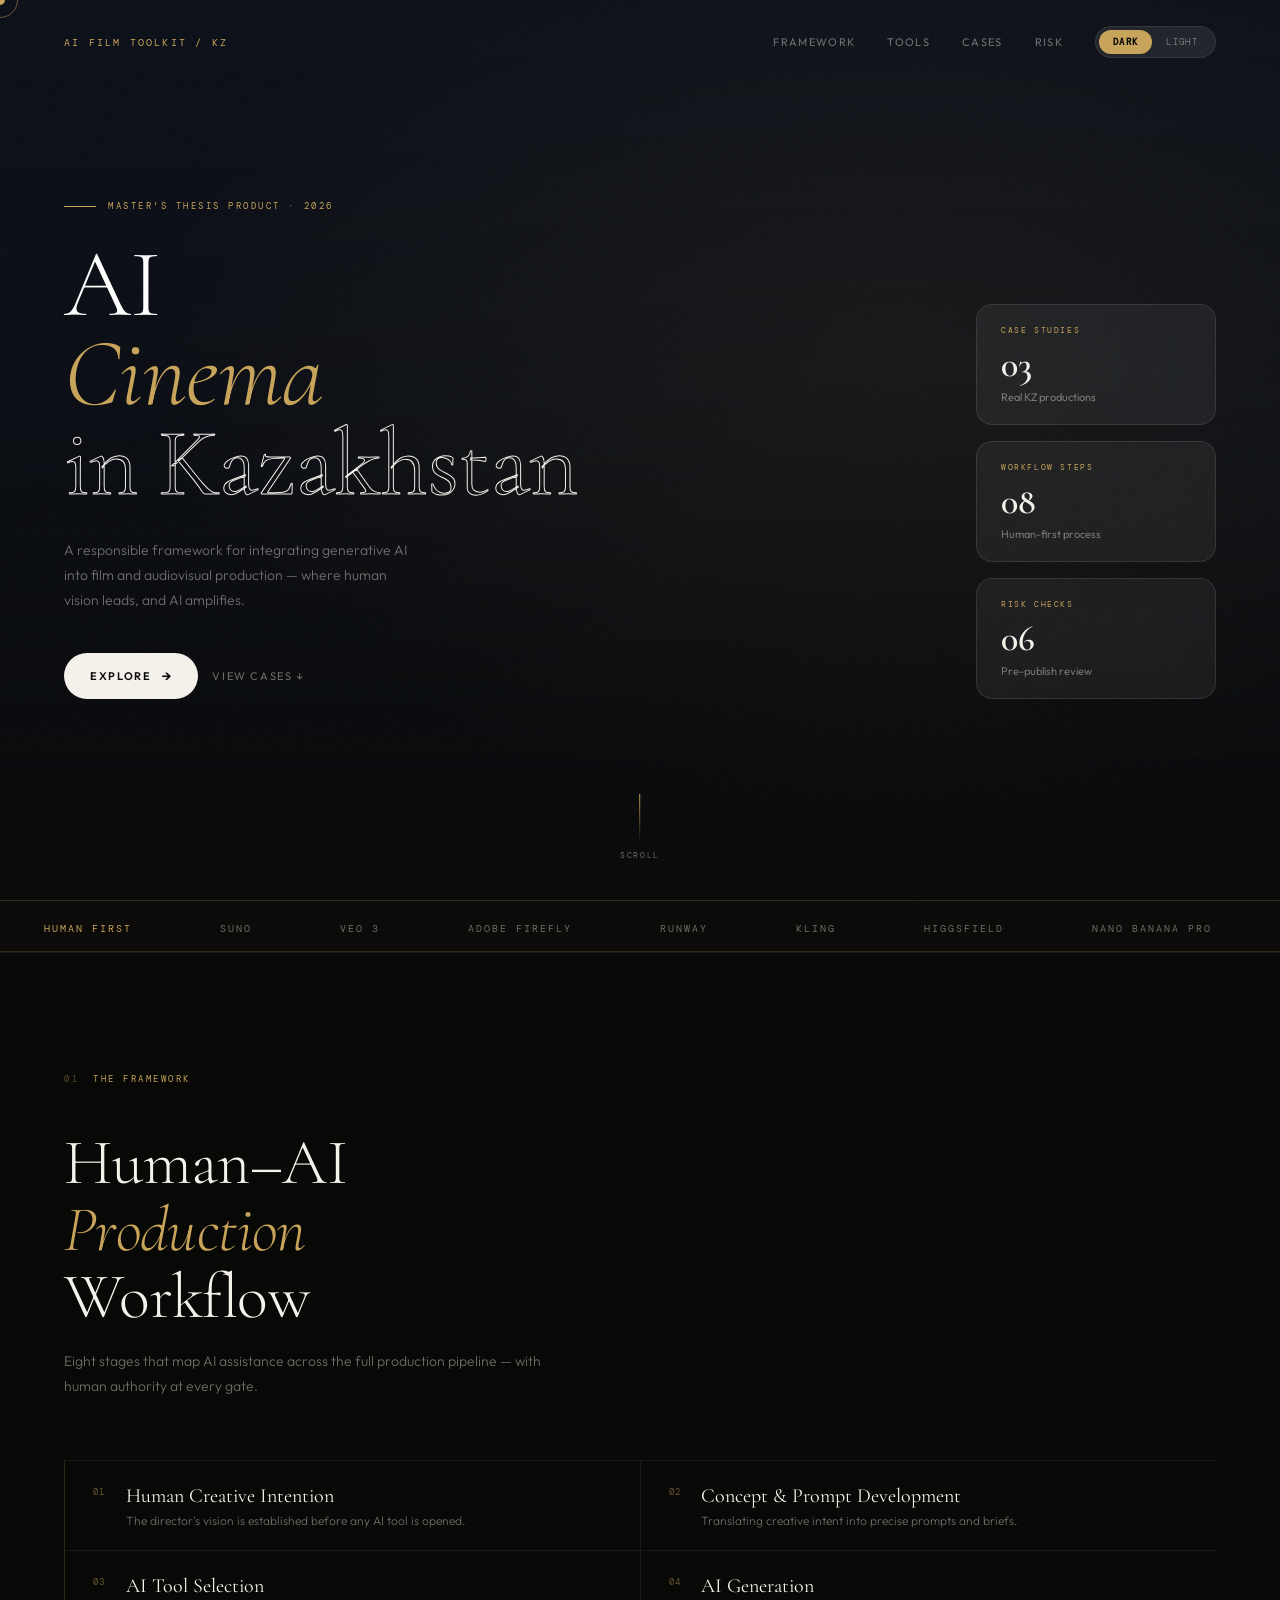
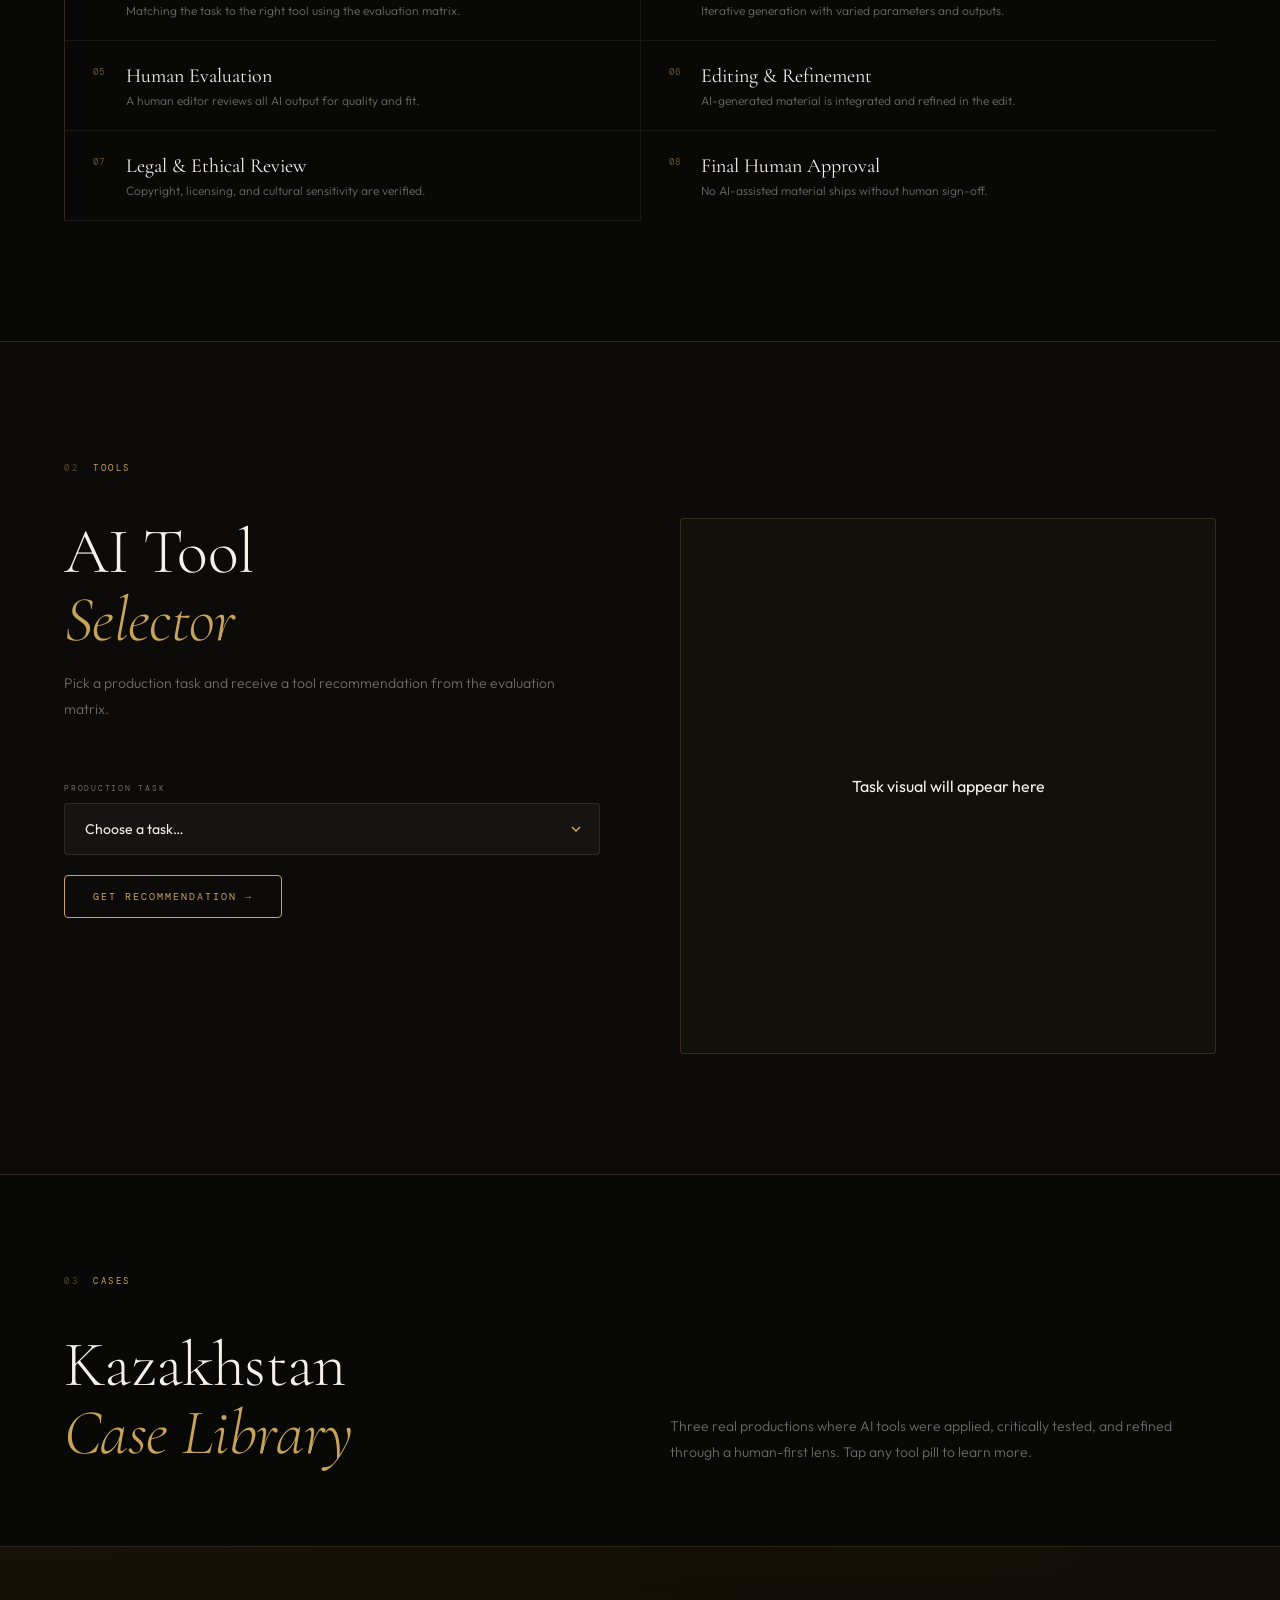
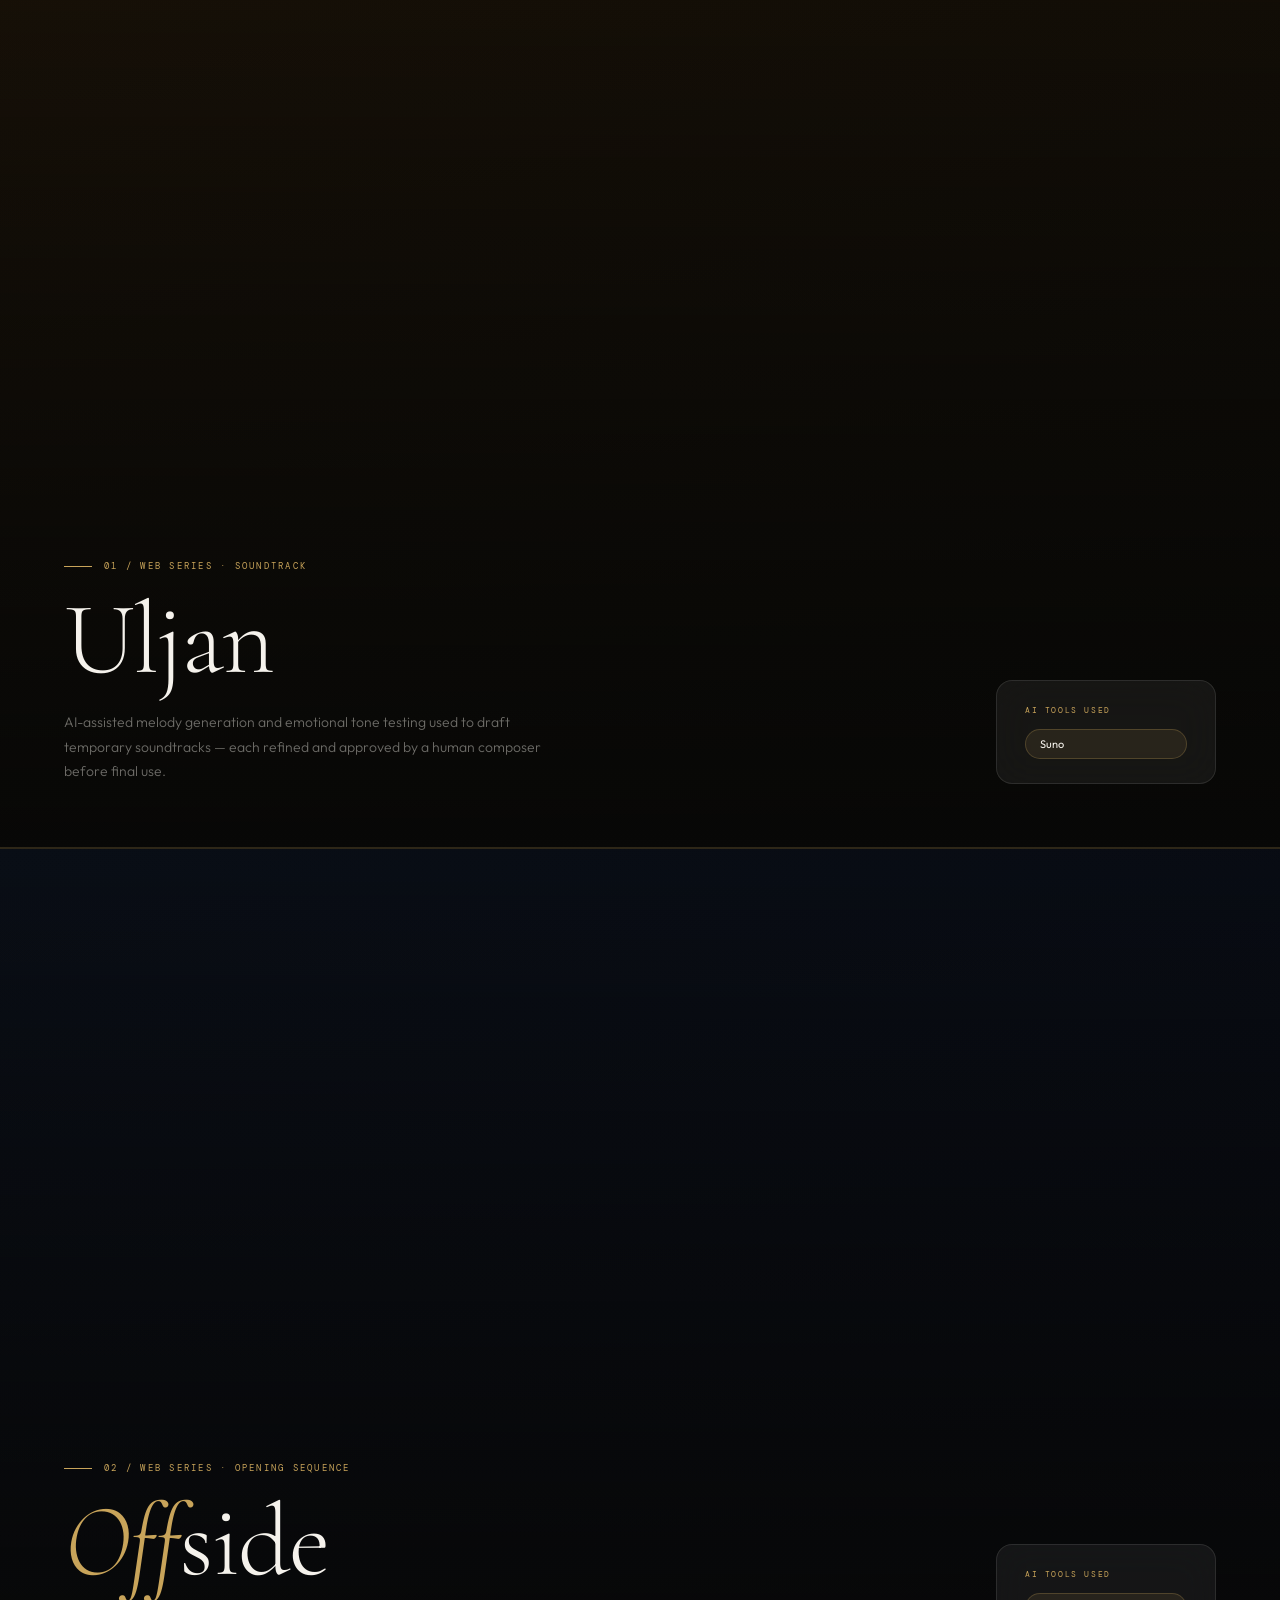
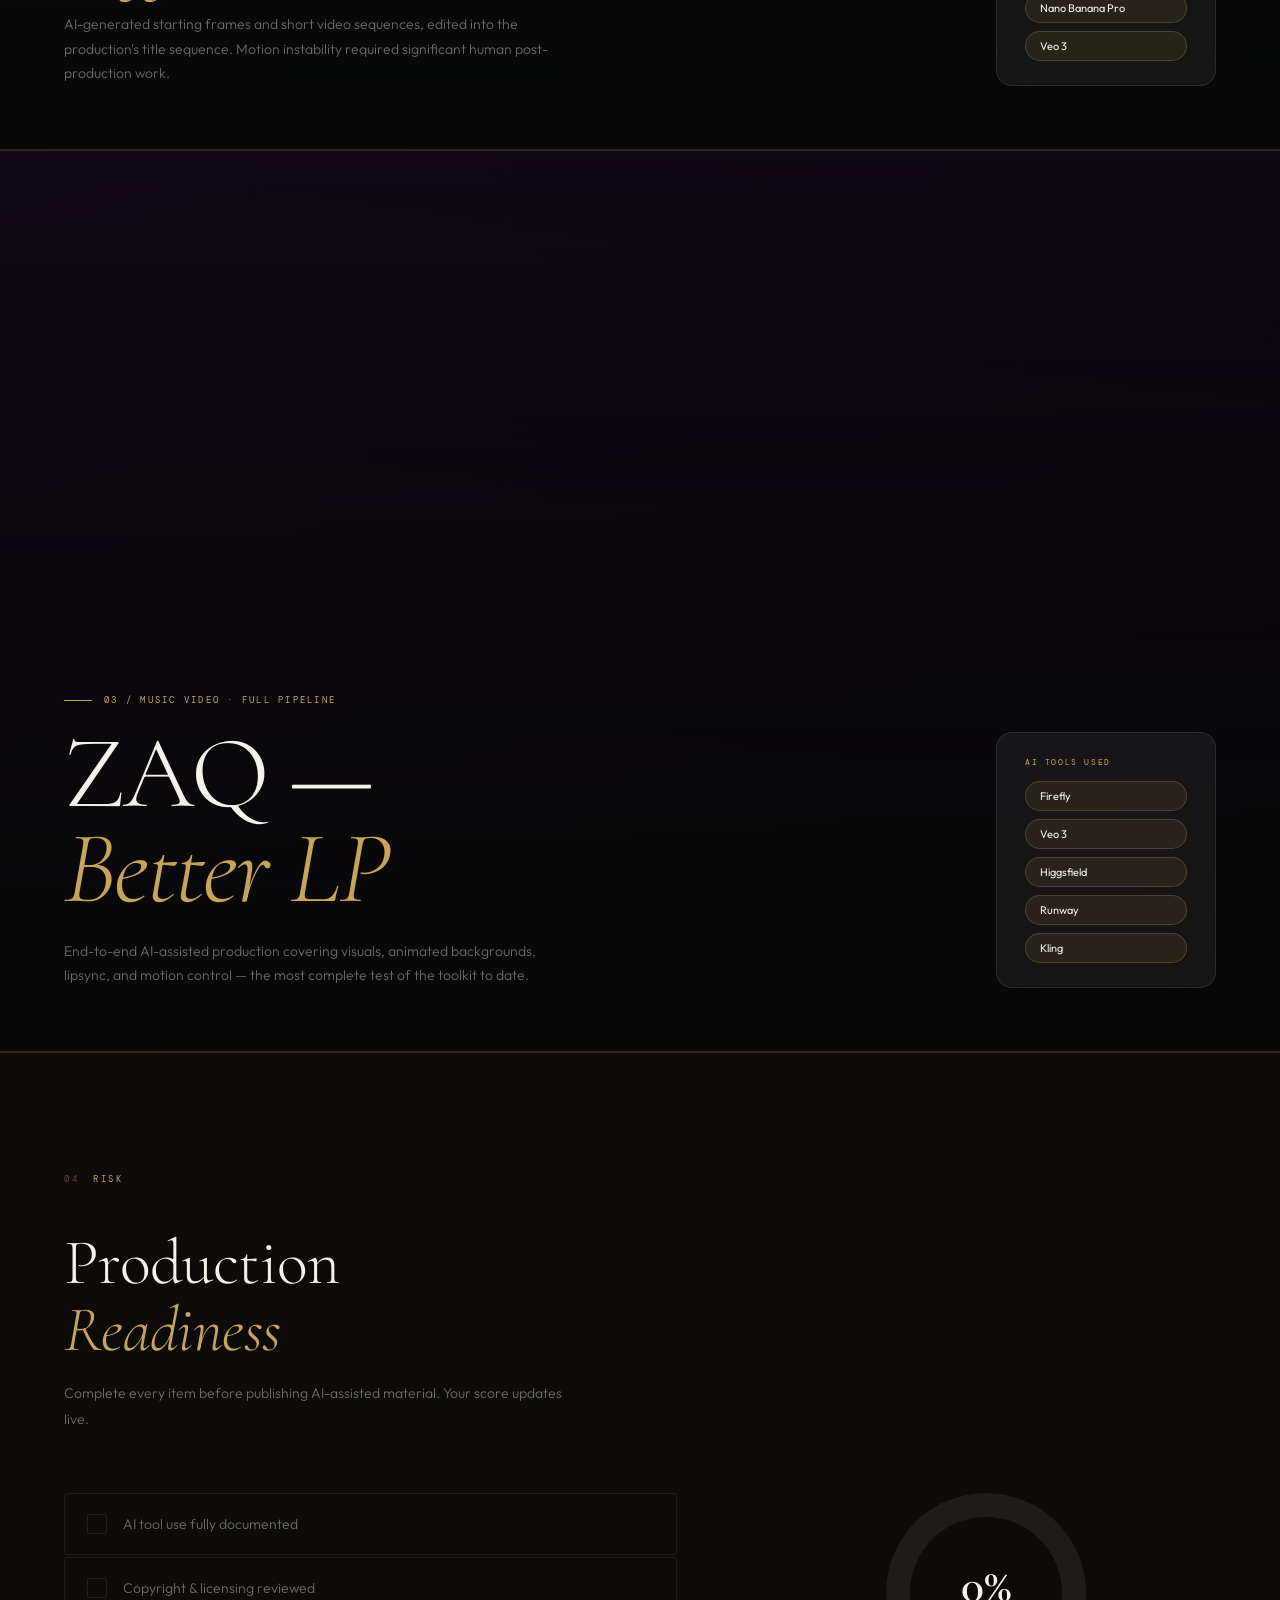
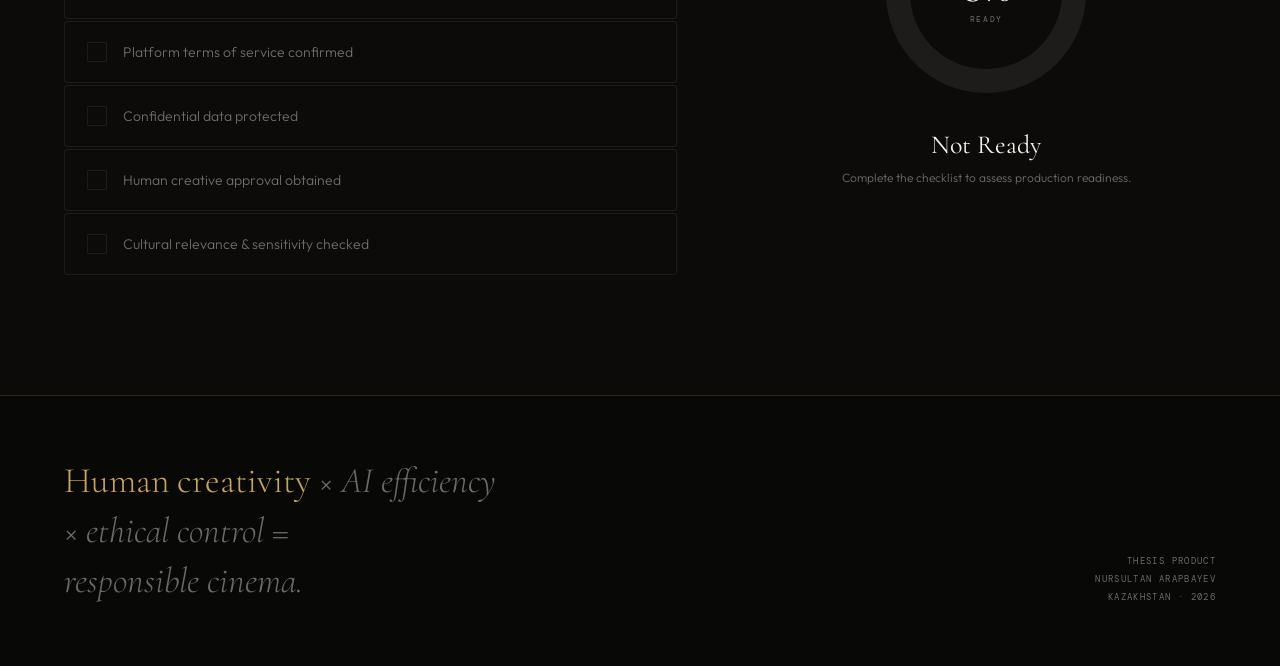
==== commit 88a36889: "Add files via upload" ====
--- a/index.html
+++ b/index.html
@@ -34,16 +34,21 @@
 
 <!-- ══ HERO ══ -->
 <section class="hero">
-  <div class="hero-photo">
-    <div class="hero-photo-label">
-      <div class="photo-icon">⬛</div>
-      <div class="photo-lbl">Hero — cinematic film still</div>
-    </div>
-  </div>
+  <video
+    class="hero-video"
+    autoplay
+    muted
+    loop
+    playsinline
+  >
+    <source src="bg.mp4" type="video/mp4">
+  </video>
+
+  <div class="hero-overlay"></div>
   <div class="hero-content">
     <div class="hero-left">
       <div class="hero-tag">Master's Thesis Product · 2026</div>
-      <h1 class="hero-title">AI<br><em>Cinema</em><br><span class="outline">Kazakhstan</span></h1>
+      <h1 class="hero-title">AI<br><em>Cinema</em><br><span class="outline">in Kazakhstan</span></h1>
       <p class="hero-desc">A responsible framework for integrating generative AI into film and audiovisual production — where human vision leads, and AI amplifies.</p>
       <div class="hero-actions">
         <a href="#framework" class="btn-primary">Explore <span class="arr">→</span></a>
@@ -71,49 +76,48 @@
 <section id="framework" class="section">
   <div class="sec-eyebrow reveal"><span>01</span> The Framework</div>
   <div class="workflow-wrap">
-    <div>
-      <h2 class="sec-title reveal delay-1">Human–AI<br><em>Production</em><br>Workflow</h2>
-      <p class="sec-sub reveal delay-2">Eight stages that map AI assistance across the full production pipeline — with human authority at every gate.</p>
+  <h2 class="sec-title reveal delay-1">
+    Human–AI<br><em>Production</em><br>Workflow
+  </h2>
+
+  <p class="sec-sub reveal delay-2">
+    Eight stages that map AI assistance across the full production pipeline —
+    with human authority at every gate.
+  </p>
       <div class="wf-steps" id="wfSteps">
-        <div class="wf-step" data-stage="intention" onclick="setStage(this)">
+        <div class="wf-step">
           <div class="wf-num">01</div>
           <div><div class="wf-name">Human Creative Intention</div><div class="wf-desc">The director's vision is established before any AI tool is opened.</div></div>
         </div>
-        <div class="wf-step" data-stage="prompt" onclick="setStage(this)">
+        <div class="wf-step">
           <div class="wf-num">02</div>
           <div><div class="wf-name">Concept & Prompt Development</div><div class="wf-desc">Translating creative intent into precise prompts and briefs.</div></div>
         </div>
-        <div class="wf-step" data-stage="selection" onclick="setStage(this)">
+        <div class="wf-step" >
           <div class="wf-num">03</div>
           <div><div class="wf-name">AI Tool Selection</div><div class="wf-desc">Matching the task to the right tool using the evaluation matrix.</div></div>
         </div>
-        <div class="wf-step" data-stage="generation" onclick="setStage(this)">
+        <div class="wf-step">
           <div class="wf-num">04</div>
           <div><div class="wf-name">AI Generation</div><div class="wf-desc">Iterative generation with varied parameters and outputs.</div></div>
         </div>
-        <div class="wf-step" data-stage="evaluation" onclick="setStage(this)">
+        <div class="wf-step" >
           <div class="wf-num">05</div>
           <div><div class="wf-name">Human Evaluation</div><div class="wf-desc">A human editor reviews all AI output for quality and fit.</div></div>
         </div>
-        <div class="wf-step" data-stage="editing" onclick="setStage(this)">
+        <div class="wf-step">
           <div class="wf-num">06</div>
           <div><div class="wf-name">Editing & Refinement</div><div class="wf-desc">AI-generated material is integrated and refined in the edit.</div></div>
         </div>
-        <div class="wf-step" data-stage="legal" onclick="setStage(this)">
+        <div class="wf-step" >
           <div class="wf-num">07</div>
           <div><div class="wf-name">Legal & Ethical Review</div><div class="wf-desc">Copyright, licensing, and cultural sensitivity are verified.</div></div>
         </div>
-        <div class="wf-step" data-stage="approval" onclick="setStage(this)">
+        <div class="wf-step">
           <div class="wf-num">08</div>
           <div><div class="wf-name">Final Human Approval</div><div class="wf-desc">No AI-assisted material ships without human sign-off.</div></div>
         </div>
       </div>
-    </div>
-
-    <div class="wf-visual reveal delay-2" id="wfVisual">
-      <div class="wf-stage-badge" id="wfBadge">—</div>
-      <div class="photo-icon" id="wfIcon" style="opacity:.3;">⬛</div>
-      <div class="wf-visual-label" id="wfLabel">Click a workflow stage to see a visual representation</div>
     </div>
   </div>
 </section>
@@ -147,7 +151,6 @@
     <div class="sel-visual reveal delay-2">
       <div class="sel-img" id="selImg">
         <div class="sel-img-badge" id="selBadge">—</div>
-        <div class="photo-icon" style="opacity:.3;" id="selIcon">⬛</div>
         <div class="photo-lbl" id="selLabel">Task visual will appear here</div>
         <div class="sel-task-name" id="selTaskName"></div>
       </div>
@@ -169,16 +172,24 @@
   <!-- CASE 1 -->
   <div class="case-panel">
     <div class="case-bg case-bg-1">
-      <div class="case-photo-hint">
-        <div class="photo-icon" style="width:70px;height:70px;font-size:26px;">⬛</div>
-        <div class="photo-lbl">Film still — Uljan (full-bleed)</div>
-      </div>
-    </div>
+      <video
+    class="hero-video"
+    autoplay
+    muted
+    loop
+    playsinline
+  >
+    <source src="bg.mp4" type="video/mp4">
+  </video>
+
+    </div>
+
     <div class="case-content">
       <div class="case-left">
-        <div class="case-idx">01 / Film · Soundtrack</div>
+        <div class="case-idx">01 / Web Series · Soundtrack</div>
         <h3 class="case-name">Uljan</h3>
         <p class="case-desc">AI-assisted melody generation and emotional tone testing used to draft temporary soundtracks — each refined and approved by a human composer before final use.</p>
+
       </div>
       <div class="case-card">
         <div class="case-card-label">AI Tools Used</div>
@@ -198,14 +209,19 @@
   <!-- CASE 2 -->
   <div class="case-panel">
     <div class="case-bg case-bg-2">
-      <div class="case-photo-hint">
-        <div class="photo-icon" style="width:70px;height:70px;font-size:26px;">⬛</div>
-        <div class="photo-lbl">Film still — Offside (full-bleed)</div>
-      </div>
+        <video
+    class="hero-video"
+    autoplay
+    muted
+    loop
+    playsinline
+  >
+    <source src="offside.mp4" type="video/mp4">
+  </video>
     </div>
     <div class="case-content">
       <div class="case-left">
-        <div class="case-idx">02 / Film · Opening Sequence</div>
+        <div class="case-idx">02 / Web Series · Opening Sequence</div>
         <h3 class="case-name"><em>Off</em>side</h3>
         <p class="case-desc">AI-generated starting frames and short video sequences, edited into the production's title sequence. Motion instability required significant human post-production work.</p>
       </div>
@@ -228,10 +244,15 @@
   <!-- CASE 3 -->
   <div class="case-panel">
     <div class="case-bg case-bg-3">
-      <div class="case-photo-hint">
-        <div class="photo-icon" style="width:70px;height:70px;font-size:26px;">⬛</div>
-        <div class="photo-lbl">Music video still — ZAQ (full-bleed)</div>
-      </div>
+        <video
+    class="hero-video"
+    autoplay
+    muted
+    loop
+    playsinline
+  >
+    <source src="bgzaq.mp4" type="video/mp4">
+  </video>
     </div>
     <div class="case-content">
       <div class="case-left">
--- a/style.css
+++ b/style.css
@@ -127,33 +127,44 @@
 /* ════════════════════════════════════════
    HERO
 ════════════════════════════════════════ */
-.hero{
-  position:relative; height:100vh; min-height:700px;
-  display:flex; align-items:flex-end; overflow:hidden;
-}
-.hero-photo{
-  position:absolute; inset:0;
-  background:linear-gradient(160deg,#1c1a14 0%,#0d0d0a 60%,#111208 100%);
-  transition:var(--trans);
-}
-[data-theme="light"] .hero-photo{
-  background:linear-gradient(160deg,#d4c8a8 0%,#b8a880 60%,#a89870 100%);
+.hero {
+  position: relative;
+  height: 100vh;
+  overflow: hidden;
+}
+
+.hero-video {
+  position: absolute;
+  inset: 0;
+  width: 100%;
+  height: 100%;
+  object-fit: cover;
+  object-position: center center;
+}
+
+.hero-overlay {
+  position: absolute;
+  inset: 0;
+  background: rgba(15, 23, 42, 0.55); /* tint color */
+  /* alternatively:
+  background: linear-gradient(
+    rgba(15,23,42,.6),
+    rgba(15,23,42,.6)
+  );
+  */
+}
+
+.hero-content {
+  position: relative;
+  z-index: 2;
+  color: white;
 }
 .hero-photo-label{
   position:absolute; inset:0;
   display:flex; flex-direction:column; align-items:center; justify-content:center;
   gap:14px; opacity:.18;
 }
-.photo-icon{
-  width:56px; height:56px; border:1px solid var(--gold);
-  border-radius:50%; display:flex; align-items:center; justify-content:center;
-  font-size:20px;
-}
-.photo-lbl{
-  font-family:'DM Mono',monospace;
-  font-size:9px; letter-spacing:.25em;
-  text-transform:uppercase; color:var(--gold);
-}
+
 .hero::before{
   content:''; position:absolute; inset:0; z-index:1;
   background:linear-gradient(to top,rgba(8,8,7,.92) 0%,rgba(8,8,7,.35) 55%,rgba(8,8,7,.08) 100%);
@@ -168,7 +179,8 @@
   pointer-events:none;
 }
 .hero-content{
-  position:relative; z-index:2; width:100%; padding:0 5% 8vh;
+  position:relative; z-index:2; width:100%; padding: 0 5% 5vh;
+  transform: translateY(200px);
   display:grid; grid-template-columns:1fr 1fr;
   align-items:flex-end; gap:60px;
 }
@@ -290,10 +302,42 @@
    WORKFLOW
 ════════════════════════════════════════ */
 #framework{background:var(--bg); border-top:1px solid var(--border2);}
-.workflow-wrap{
-  display:grid; grid-template-columns:1fr 1.4fr; gap:80px; align-items:start;
-}
-.wf-steps{display:flex;flex-direction:column;gap:0;border-left:1px solid var(--border);}
+.workflow-wrap {
+  display: block;
+  max-width: 1400px;
+  margin: 0 auto;
+}
+.wf-steps {
+  display: grid;
+  grid-template-columns: repeat(2, 1fr);
+  gap: 0;
+  border-left: 1px solid var(--border);
+  border-top: 1px solid var(--border2);
+}
+
+.wf-step {
+  padding: 28px 28px;
+  border-bottom: 1px solid var(--border2);
+  display: flex;
+  gap: 20px;
+  align-items: flex-start;
+  transition: background .2s;
+  cursor: pointer;
+}
+
+.wf-step:nth-child(odd) {
+  border-right: 1px solid var(--border2);
+}
+
+.wf-step:hover,
+.wf-step.active {
+  background: var(--smoke);
+}
+
+.wf-step.active {
+  border-left: 2px solid var(--gold);
+  margin-left: -1px;
+}
 .wf-step{
   padding:22px 28px; border-bottom:1px solid var(--border2);
   display:flex; gap:20px; align-items:flex-start;
@@ -312,31 +356,6 @@
   font-size:20px; font-weight:400; line-height:1.3; color:var(--fg);
 }
 .wf-desc{font-size:12px;font-weight:300;color:var(--muted);margin-top:4px;}
-
-/* workflow visual panel */
-.wf-visual{
-  position:sticky; top:120px; aspect-ratio:3/4;
-  background:var(--bg2); border-radius:6px; border:1px solid var(--border);
-  display:flex; flex-direction:column; align-items:center; justify-content:center;
-  gap:16px; overflow:hidden; transition:var(--trans);
-}
-.wf-visual::before{
-  content:''; position:absolute; inset:0;
-  background:radial-gradient(ellipse at 50% 30%,rgba(200,164,90,.07) 0%,transparent 70%);
-}
-.wf-visual-label{
-  font-family:'DM Mono',monospace; font-size:9px; letter-spacing:.2em;
-  text-transform:uppercase; color:var(--gold); opacity:.6; text-align:center; padding:0 20px;
-  transition:opacity .3s;
-}
-.wf-stage-badge{
-  position:absolute; top:20px; left:20px;
-  background:var(--gold); color:#080807;
-  font-family:'DM Mono',monospace; font-size:8px; letter-spacing:.15em;
-  text-transform:uppercase; padding:6px 12px; border-radius:50px;
-  font-weight:600; opacity:0; transition:opacity .3s;
-}
-.wf-visual.active .wf-stage-badge{opacity:1;}
 
 /* ════════════════════════════════════════
    TOOL SELECTOR
@@ -496,14 +515,19 @@
 }
 
 /* ── TOOL DRAWER ── */
-.tool-drawer{
-  position:relative; z-index:3;
-  max-height:0; overflow:hidden;
-  transition:max-height .55s cubic-bezier(.4,0,.2,1), padding .35s;
-  background:var(--bg); border-top:1px solid var(--border);
-}
-.tool-drawer.open{
-  max-height:700px; padding:60px 5%;
+.tool-drawer {
+  position: relative;
+  z-index: 3;
+  max-height: 0;
+  overflow: hidden;
+  transition: max-height .65s cubic-bezier(.4,0,.2,1), padding .45s ease;
+  background: var(--bg);
+  border-top: 1px solid var(--border);
+}
+
+.tool-drawer.open {
+  max-height: 1600px;
+  padding: 60px 5%;
 }
 .drawer-inner{
   display:grid; grid-template-columns:1fr 1fr; gap:60px; align-items:start;
@@ -545,20 +569,14 @@
 }
 .drawer-visuals{display:flex;flex-direction:column;gap:12px;}
 .drawer-img{
-  width:100%; aspect-ratio:16/9;
-  background:var(--bg2); border-radius:4px; border:1px solid var(--border);
-  display:flex; flex-direction:column; align-items:center; justify-content:center;
-  gap:10px; transition:var(--trans);
-}
-.drawer-img-label{
-  font-family:'DM Mono',monospace; font-size:8px; letter-spacing:.15em;
-  text-transform:uppercase; color:var(--muted); opacity:.6;
-}
-.drawer-img-small{
-  display:grid; grid-template-columns:1fr 1fr; gap:10px;
-}
-.drawer-img-small .drawer-img{aspect-ratio:1;}
-
+    border:none;
+    background:transparent;
+}
+
+.drawer-img-small .drawer-img{
+    border:none;
+    background:transparent;
+}
 .case-divider{height:1px;background:var(--border);}
 
 /* ════════════════════════════════════════
@@ -652,6 +670,10 @@
 @keyframes rollUp{
   0%{opacity:.3;transform:translateY(8px);}
   100%{opacity:1;transform:translateY(0);}
+}
+
+#selImg{
+    cursor:pointer;
 }
 
 /* ════════════════════════════════════════
@@ -681,4 +703,155 @@
   footer{grid-template-columns:1fr;}
   .footer-meta{text-align:left;}
   .nav-links{gap:16px;}
+}
+
+.audio-accordion {
+  margin: 34px 0;
+  border-top: 1px solid var(--border2);
+  border-bottom: 1px solid var(--border2);
+}
+
+.audio-accordion-head {
+  width: 100%;
+  background: transparent;
+  border: none;
+  color: var(--fg);
+  padding: 22px 0;
+  display: grid;
+  grid-template-columns: 1fr auto auto;
+  align-items: center;
+  gap: 18px;
+  cursor: pointer;
+  text-align: left;
+}
+
+.audio-accordion-head span:first-child {
+  font-family: 'DM Mono', monospace;
+  font-size: 9px;
+  letter-spacing: .28em;
+  text-transform: uppercase;
+  color: var(--gold);
+}
+
+.audio-accordion-count {
+  font-family: 'DM Mono', monospace;
+  font-size: 8px;
+  letter-spacing: .18em;
+  text-transform: uppercase;
+  color: var(--muted);
+}
+
+.audio-accordion-arrow {
+  font-family: 'DM Mono', monospace;
+  font-size: 13px;
+  color: var(--gold);
+  transition: transform .35s ease;
+}
+
+.audio-accordion.open .audio-accordion-arrow {
+  transform: rotate(180deg);
+}
+
+.audio-accordion-body {
+  max-height: 0;
+  overflow: hidden;
+  transition: max-height .65s cubic-bezier(.4,0,.2,1);
+}
+
+.audio-accordion.open .audio-accordion-body {
+  overflow: visible;
+}
+
+.audio-samples {
+  padding-bottom: 20px;
+}
+
+.audio-row {
+  display: grid;
+  grid-template-columns: 42px 1fr;
+  gap: 18px;
+  padding: 28px 0;
+  border-top: 1px solid var(--border2);
+  transition: background .35s ease, padding-left .35s ease, opacity .35s ease;
+}
+
+.audio-row:hover {
+  background: var(--smoke);
+  padding-left: 14px;
+}
+
+.audio-num {
+  font-family: 'DM Mono', monospace;
+  font-size: 10px;
+  letter-spacing: .16em;
+  color: var(--gold);
+  opacity: .65;
+  padding-top: 4px;
+}
+
+.audio-title {
+  font-family: 'Cormorant Garamond', serif;
+  font-size: 28px;
+  font-weight: 400;
+  color: var(--fg);
+  margin-bottom: 6px;
+}
+
+.audio-note {
+  font-size: 13px;
+  font-weight: 300;
+  color: var(--muted);
+  line-height: 1.6;
+  margin-bottom: 16px;
+}
+
+.audio-content audio {
+  width: 100%;
+  height: 38px;
+  opacity: .92;
+}
+
+.audio-disclaimer {
+  font-family: 'DM Mono', monospace;
+  font-size: 8px;
+  letter-spacing: .12em;
+  text-transform: uppercase;
+  color: var(--muted);
+  padding: 18px 0 4px;
+  line-height: 1.7;
+}
+
+.drawer-img img{
+    width:100%;
+    height:100%;
+    object-fit:cover;
+    display:block;
+}
+
+@media(max-width:860px){
+  .sel-layout{grid-template-columns:1fr;}
+
+  .sel-visual{
+    display:block;
+    position:relative;
+    top:auto;
+    margin-top:30px;
+  }
+
+  .sel-img{
+    aspect-ratio:16/10;
+  }
+
+  .case-content{grid-template-columns:1fr;}
+
+  .case-card{
+    display:block;
+    width:100%;
+    min-width:0;
+  }
+
+  .case-tool-list{
+    flex-direction:row;
+    flex-wrap:wrap;
+  }
 }
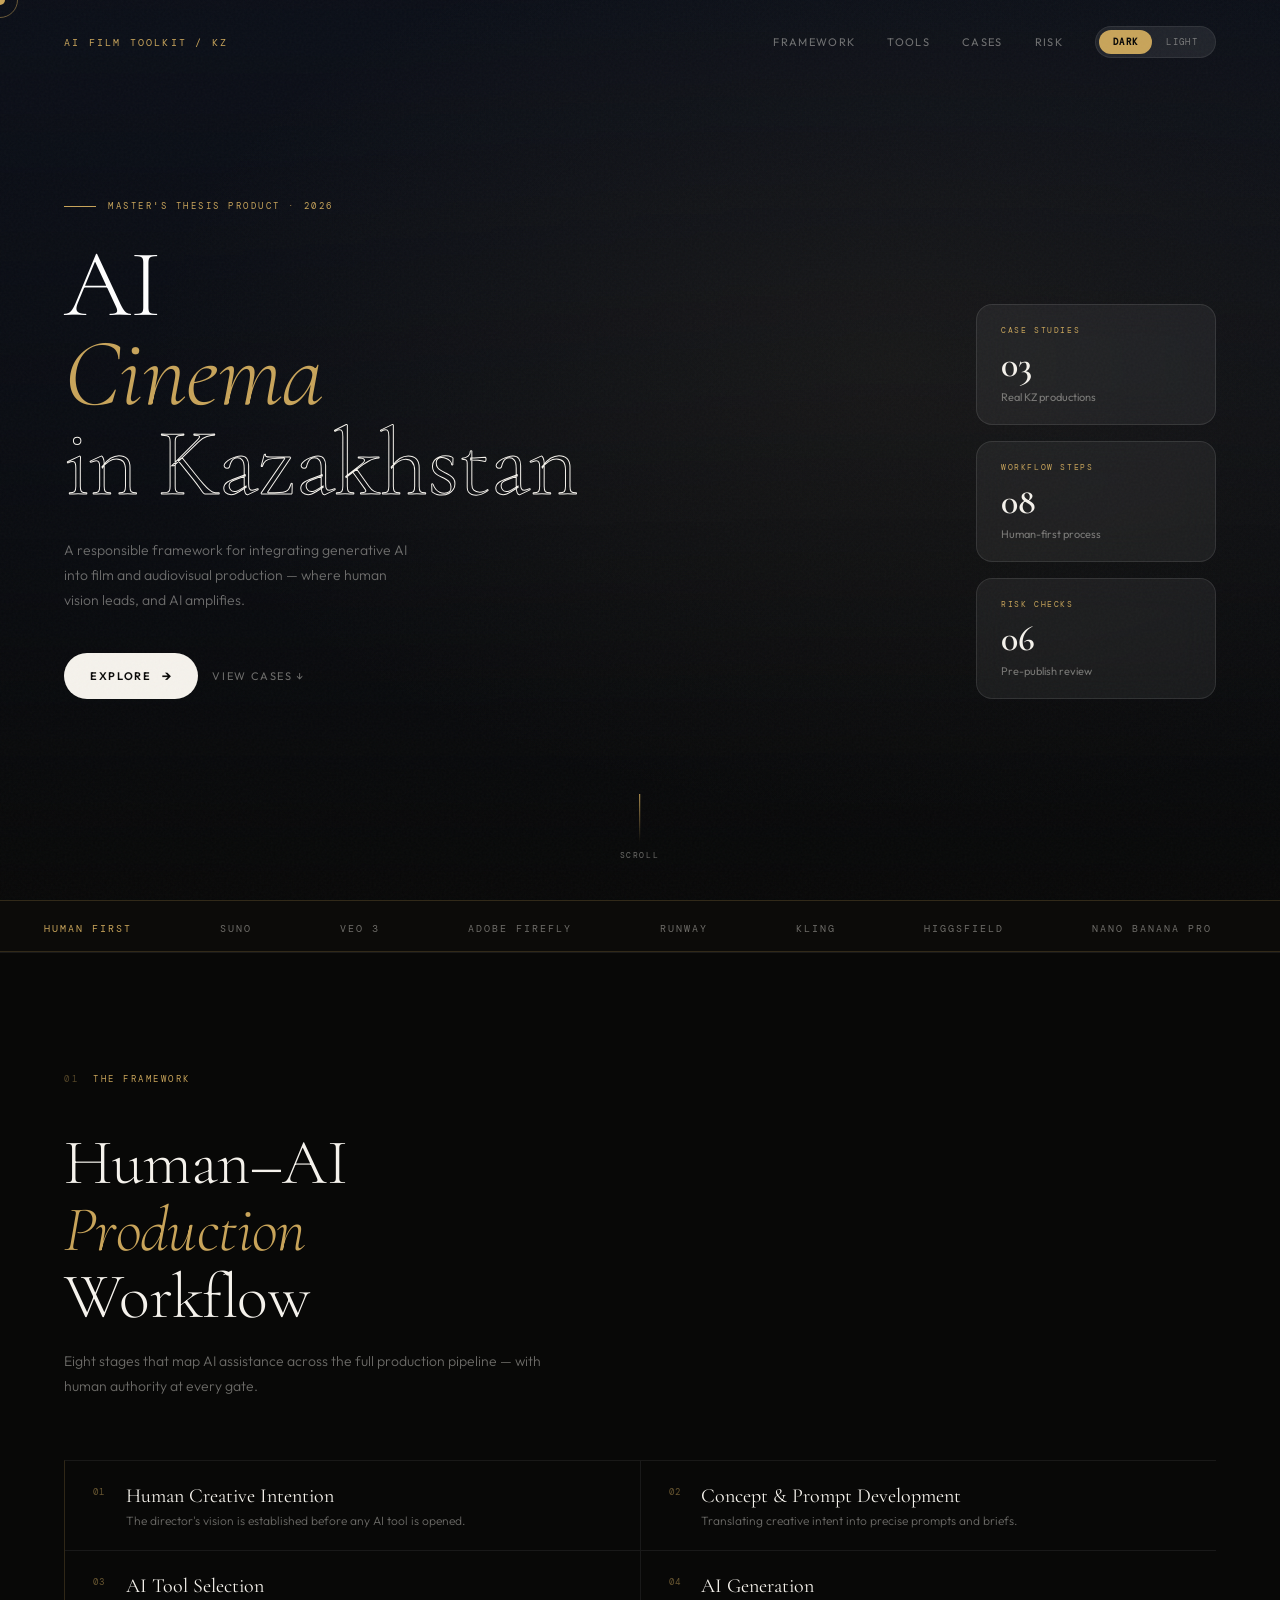
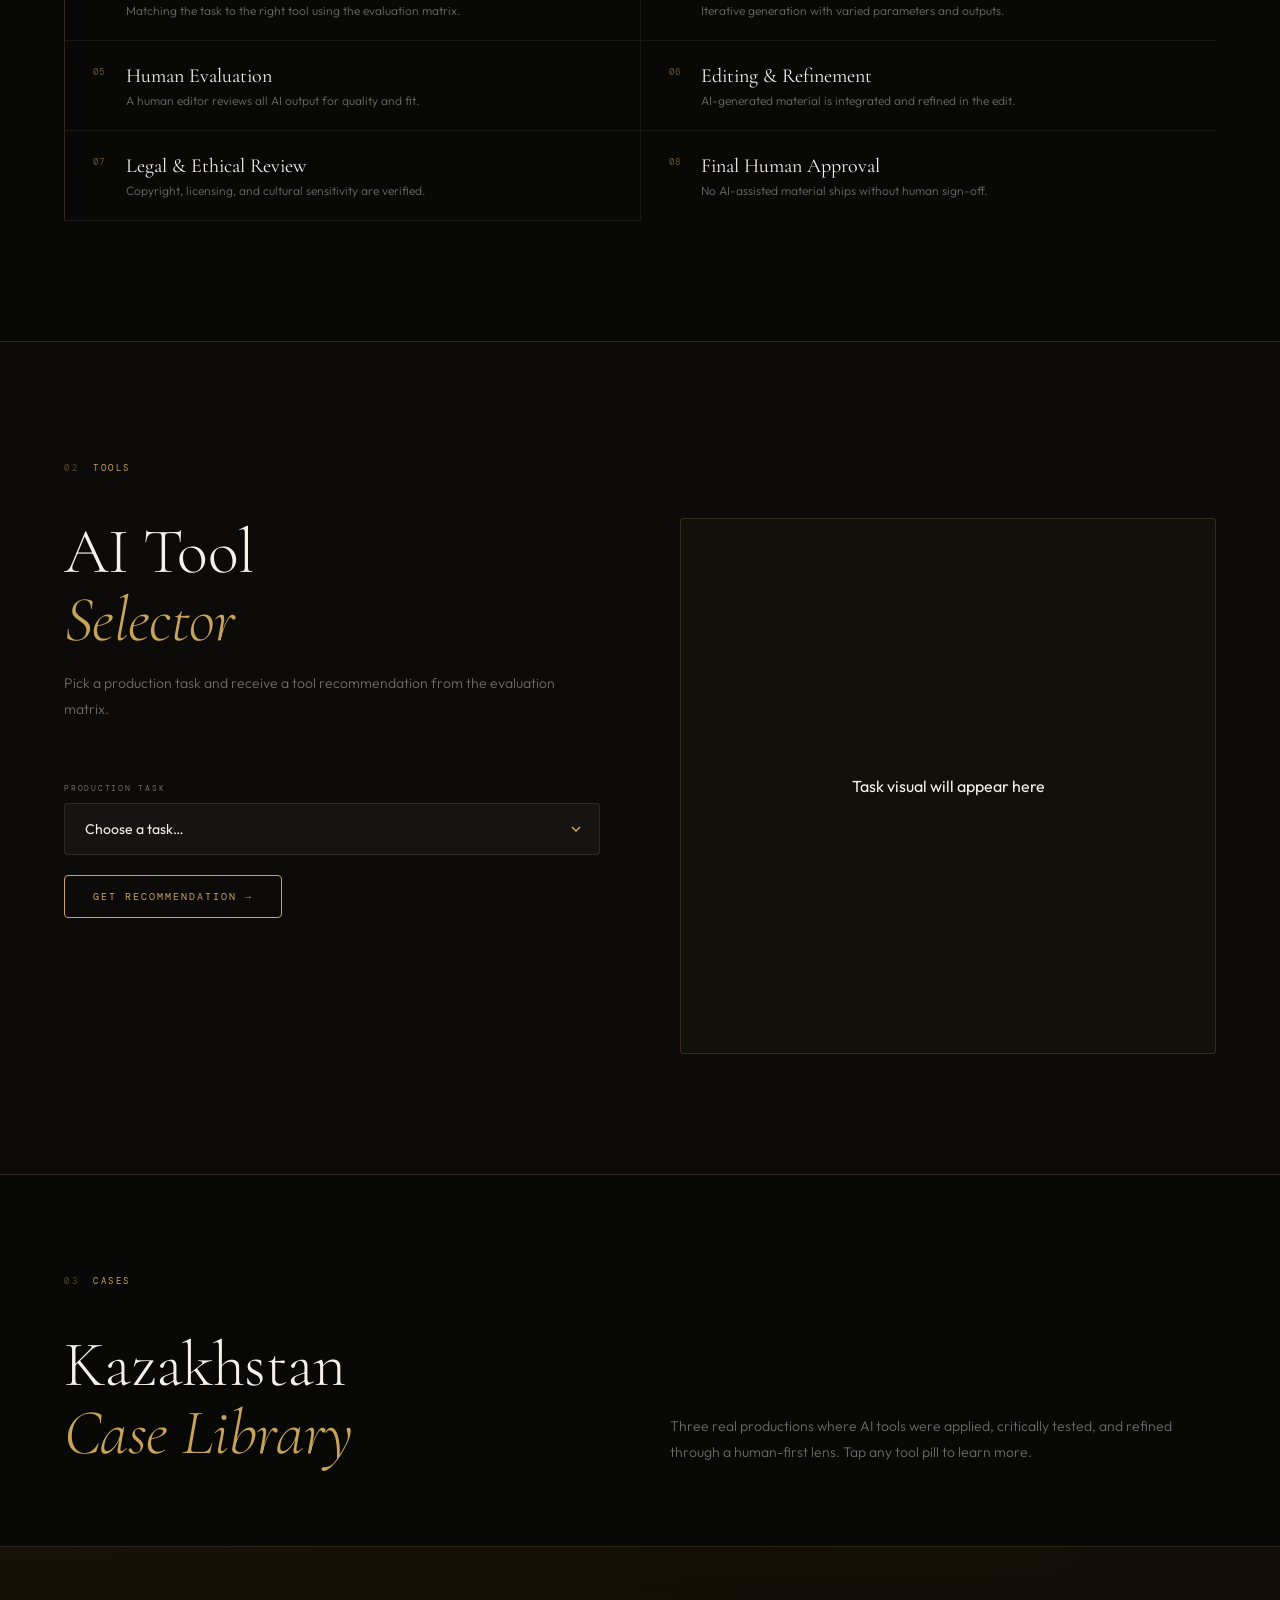
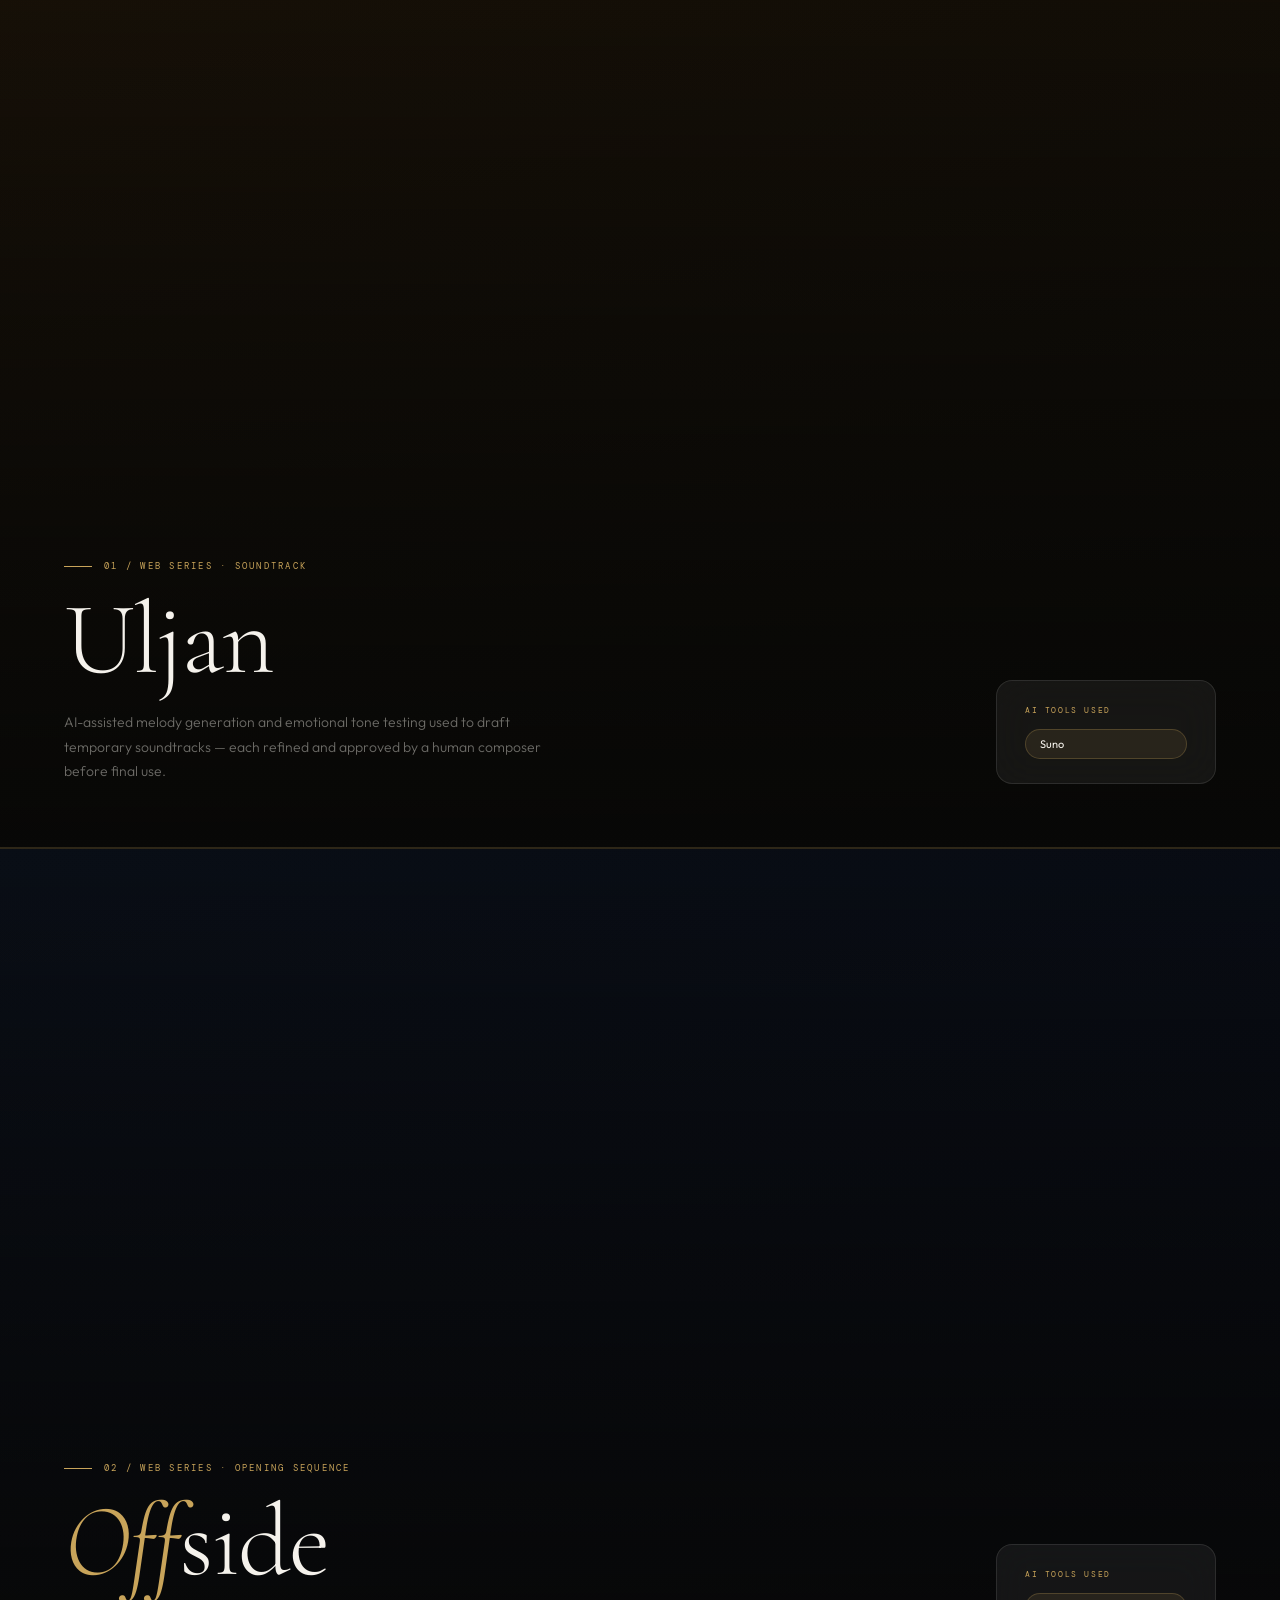
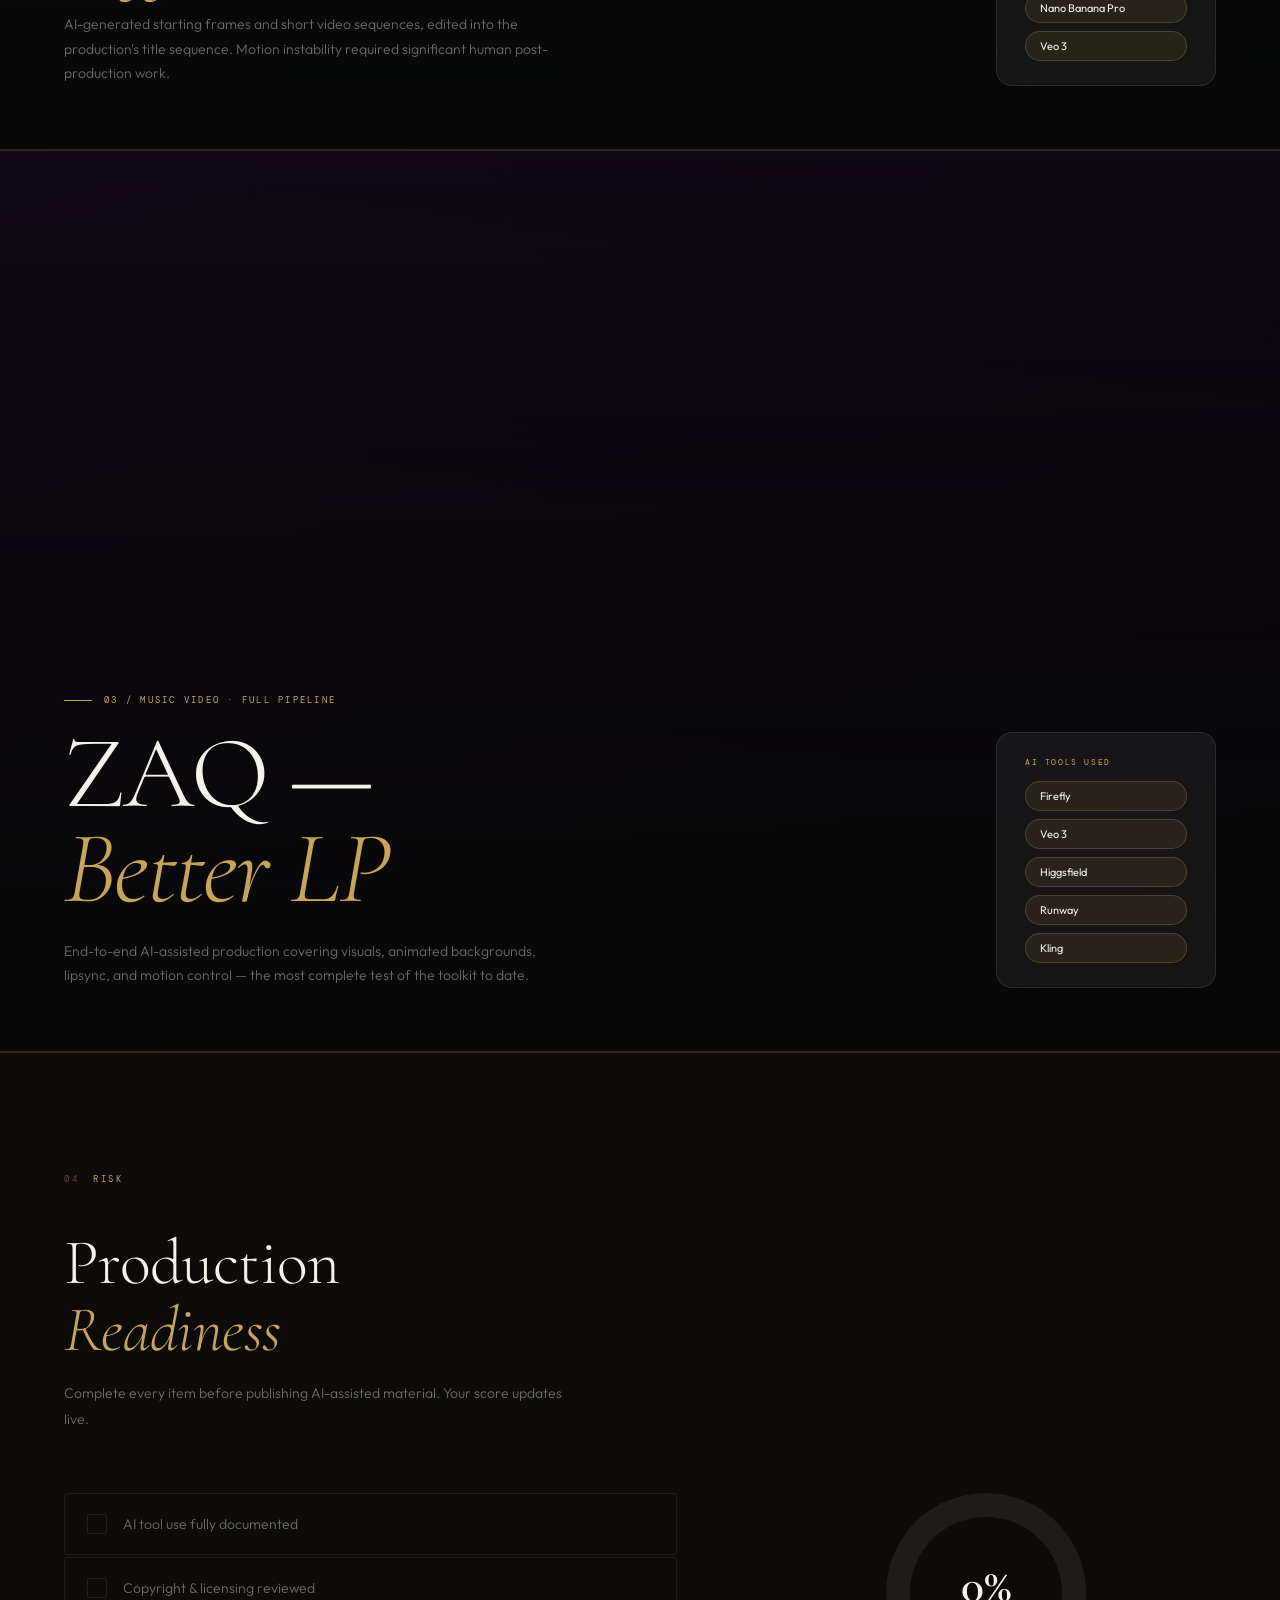
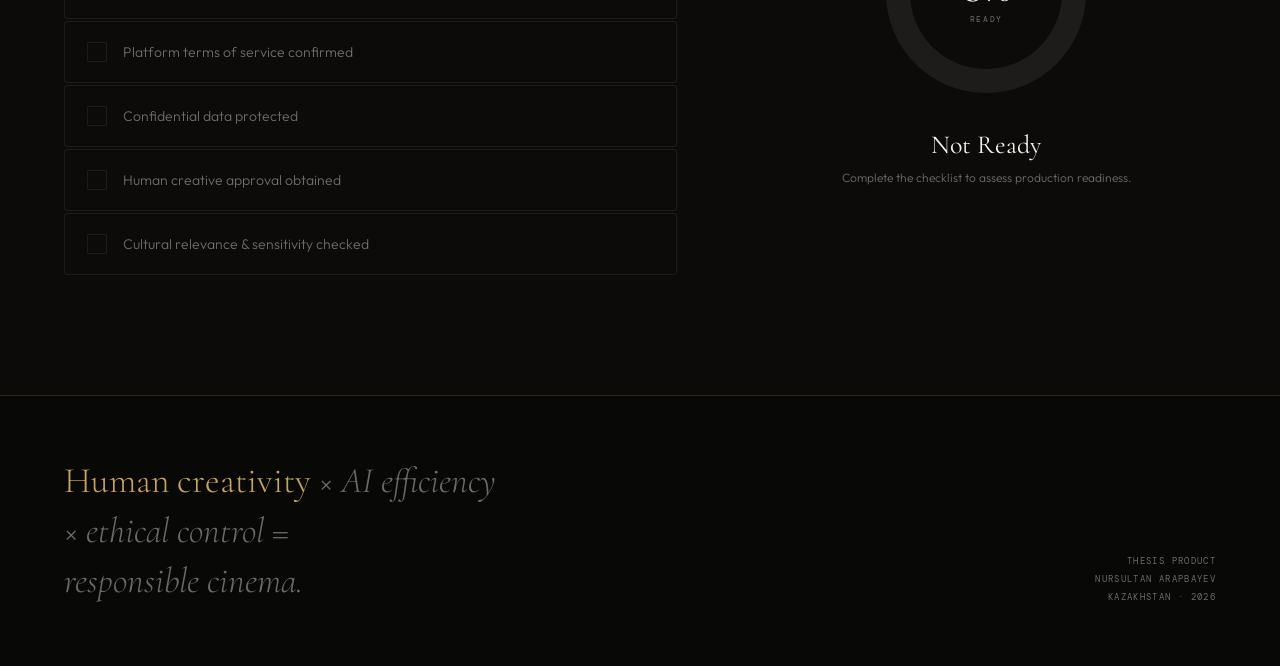
==== commit 650ad63e: "Add files via upload" ====
--- a/index.html
+++ b/index.html
@@ -178,6 +178,8 @@
     muted
     loop
     playsinline
+     webkit-playsinline
+  preload="auto"
   >
     <source src="bg.mp4" type="video/mp4">
   </video>
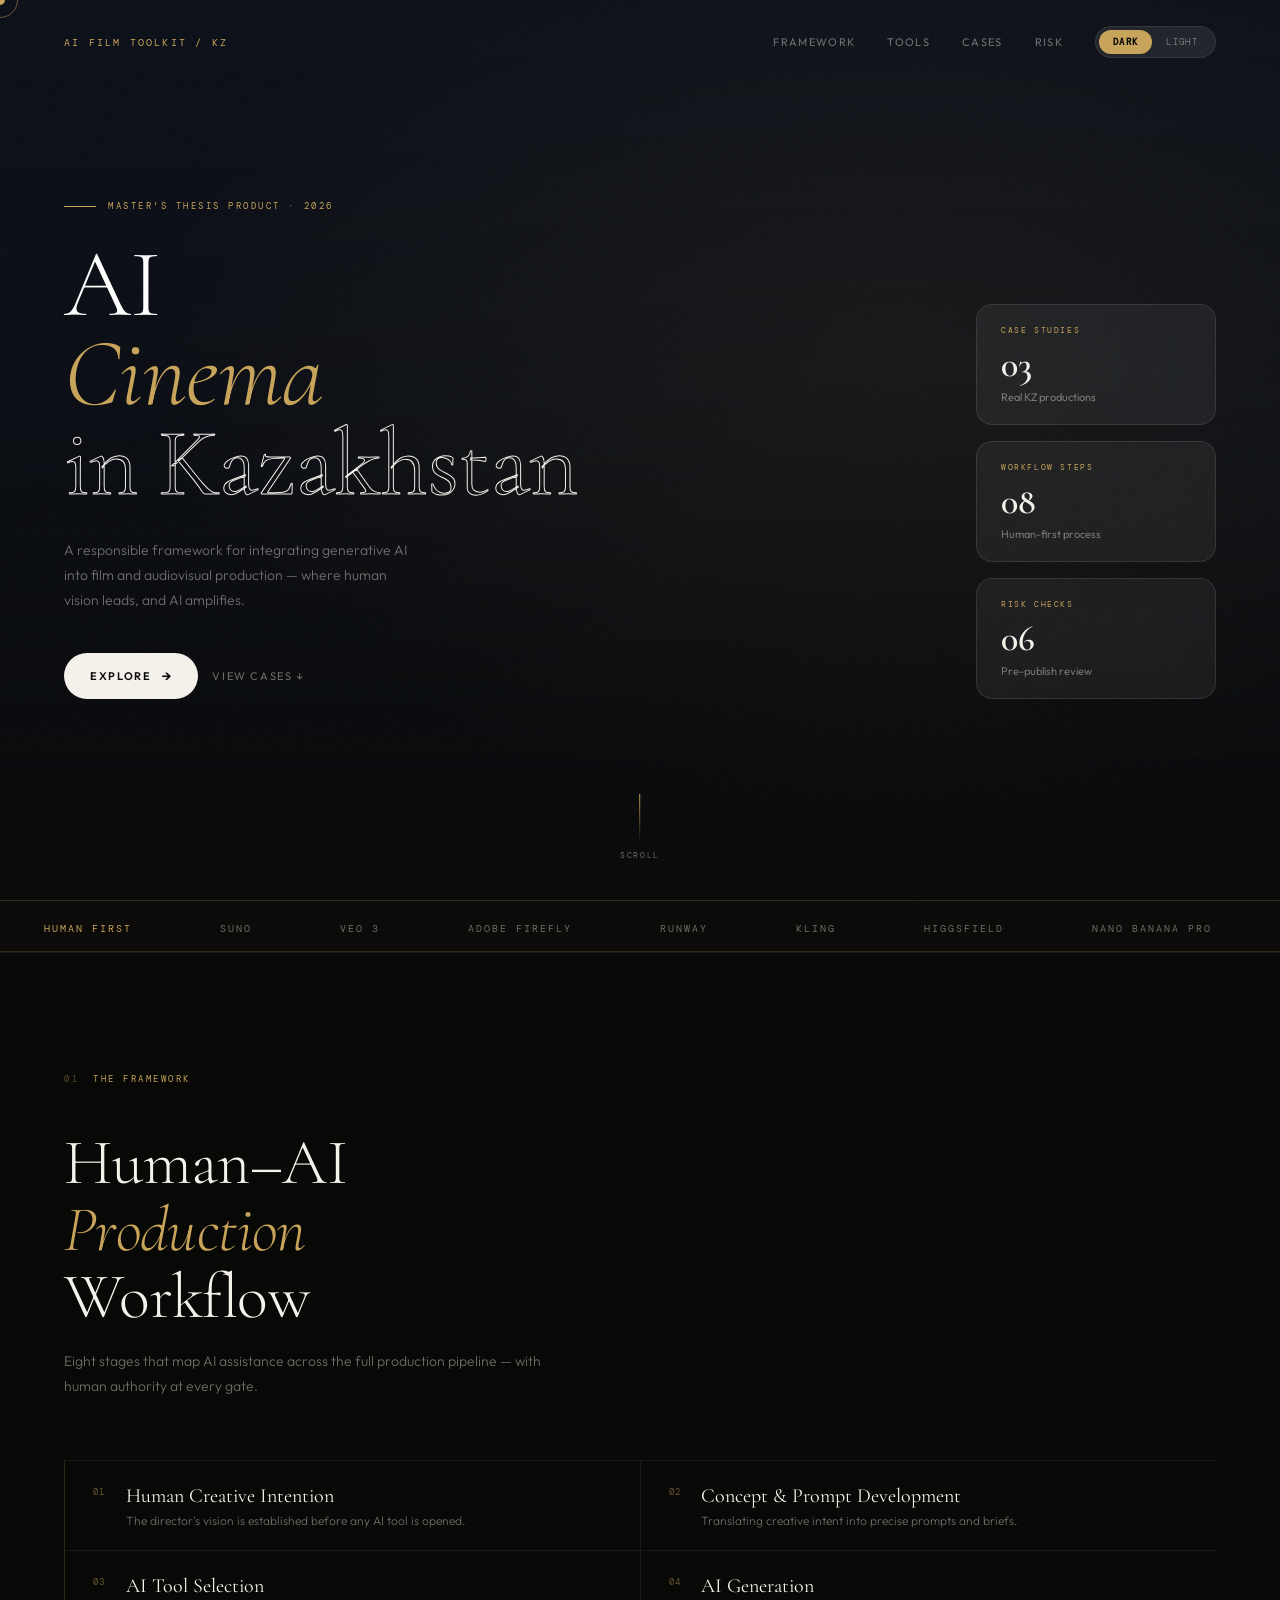
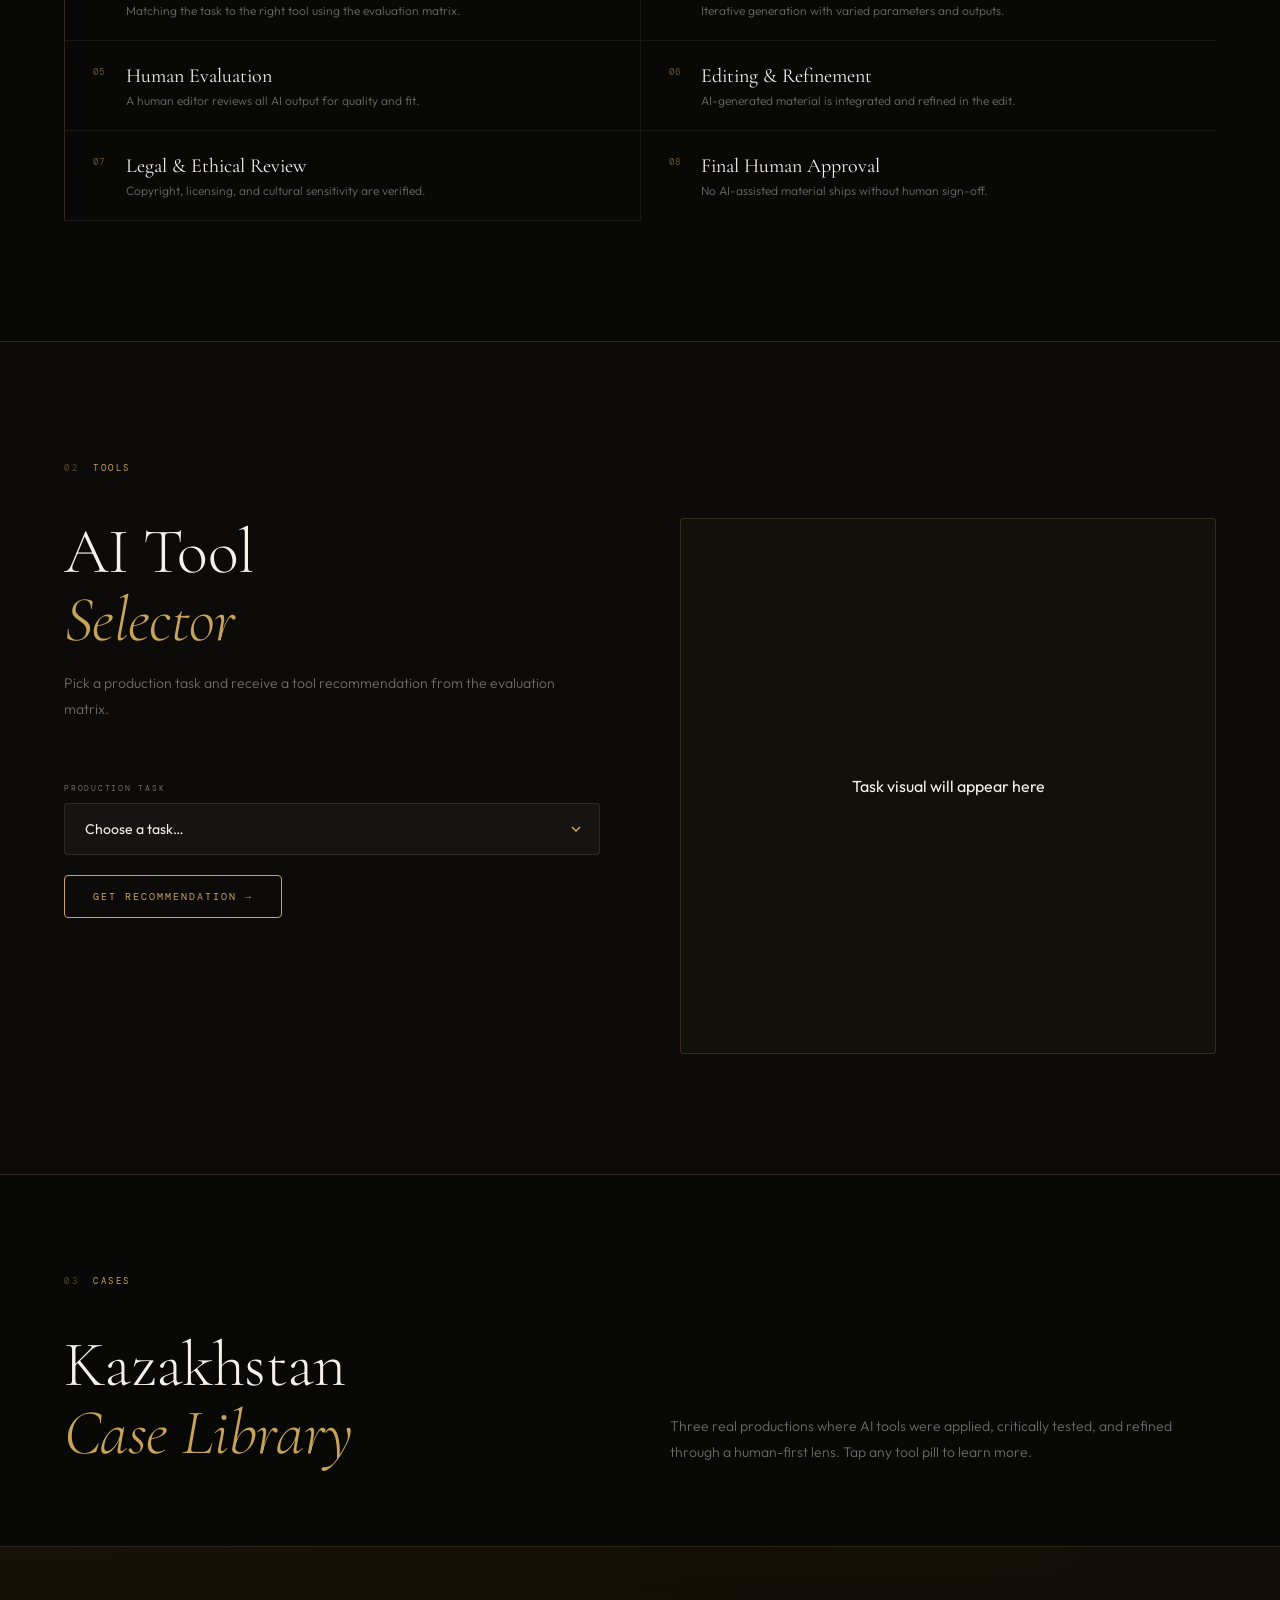
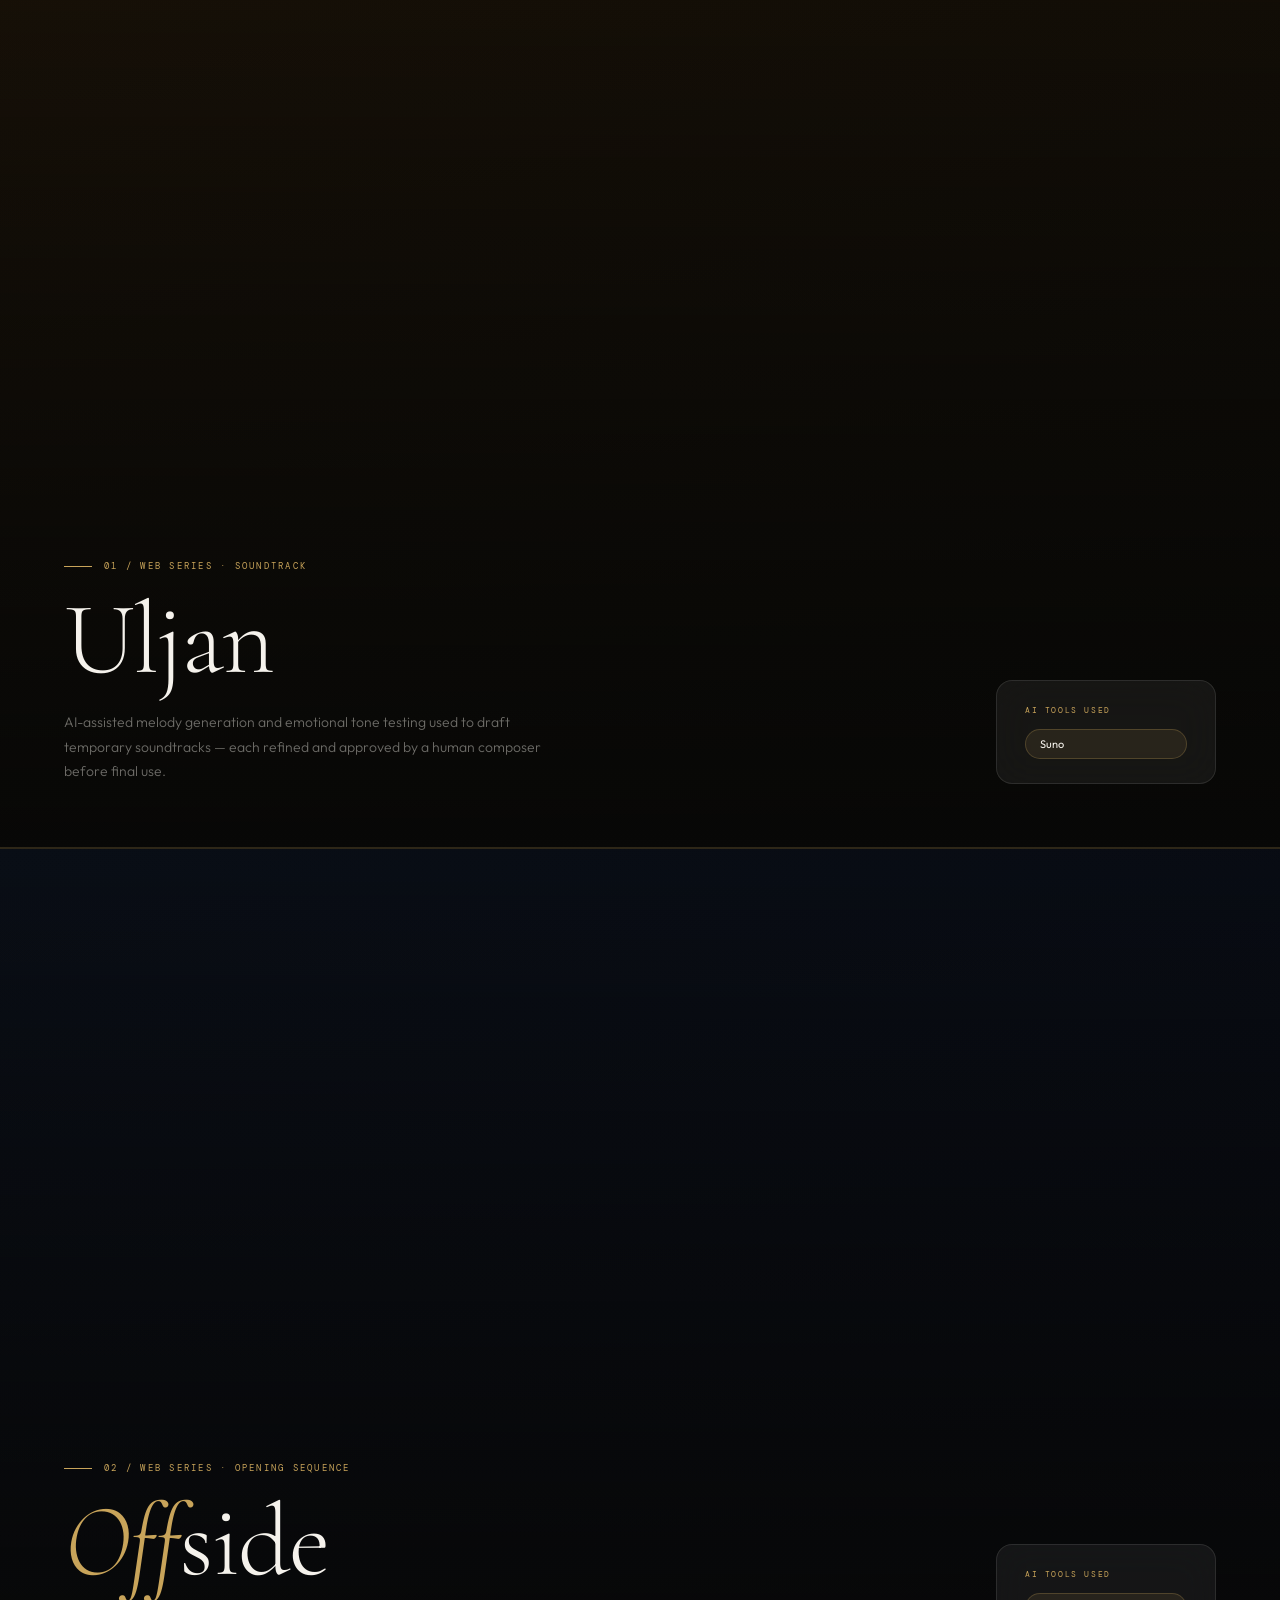
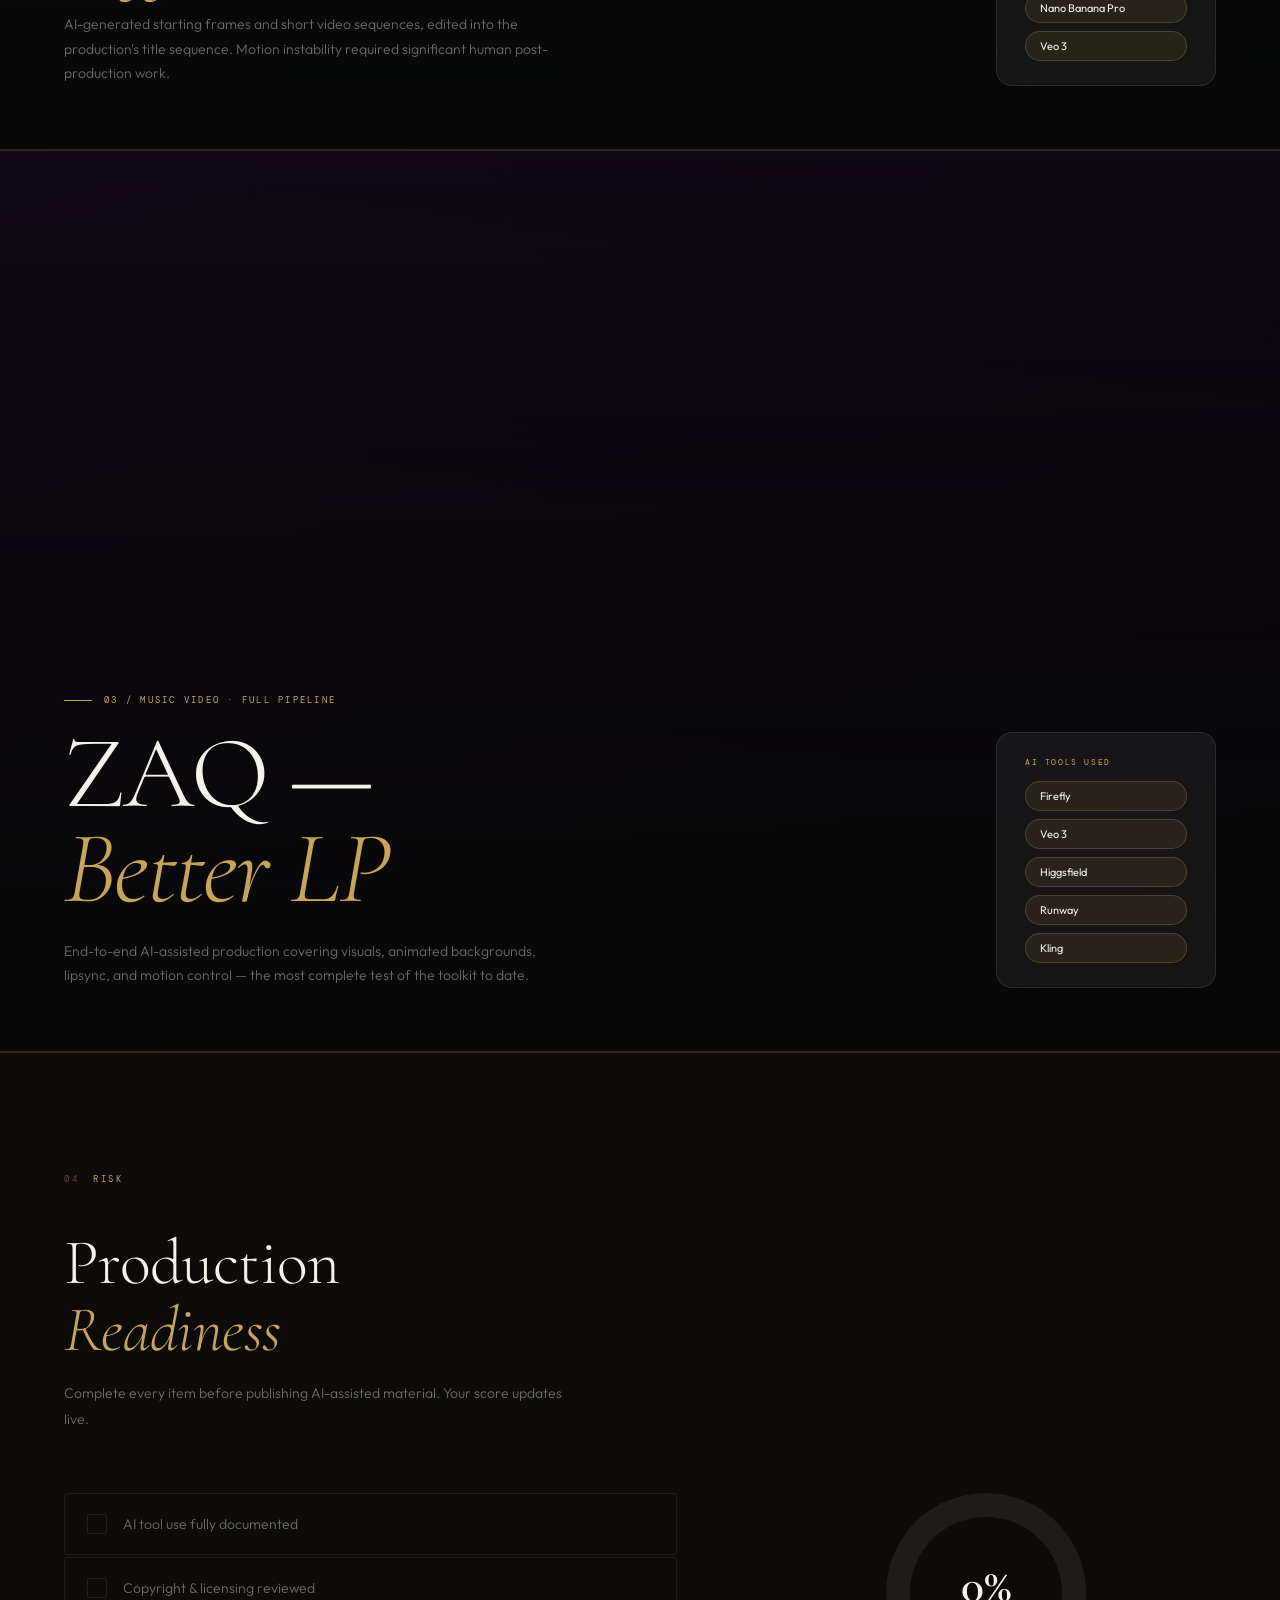
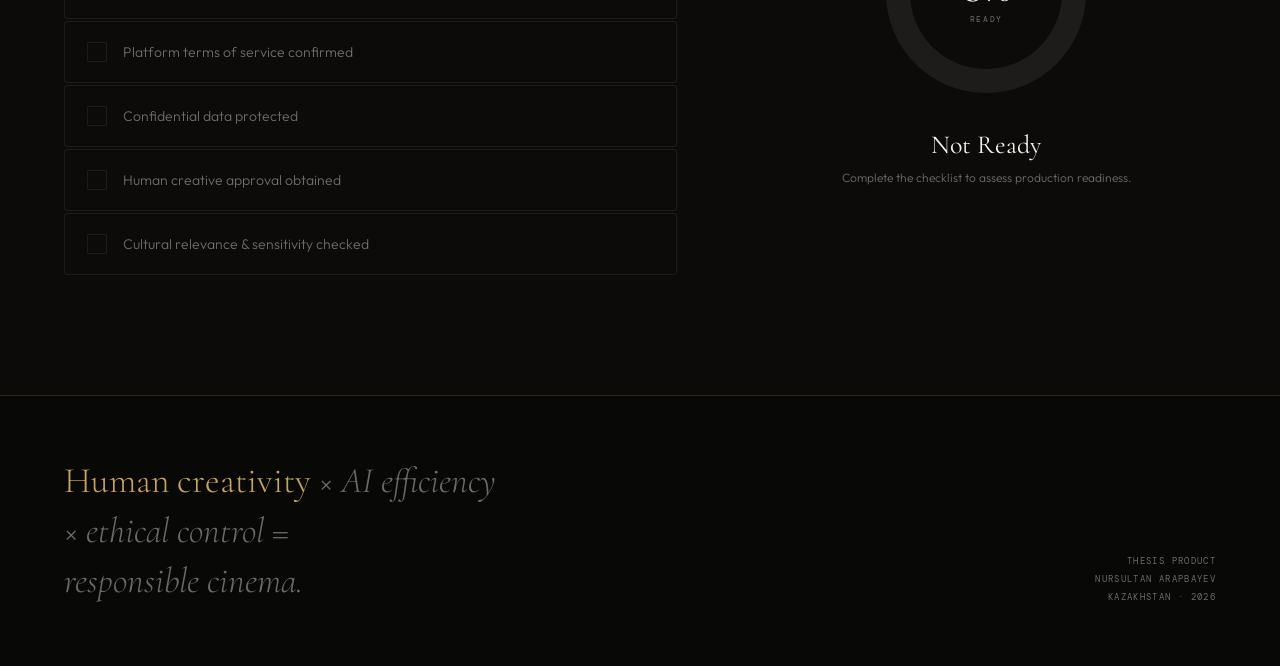
==== commit 63749854: "Add files via upload" ====
--- a/index.html
+++ b/index.html
@@ -40,6 +40,8 @@
     muted
     loop
     playsinline
+     webkit-playsinline
+    preload="auto"
   >
     <source src="bg.mp4" type="video/mp4">
   </video>
@@ -217,6 +219,8 @@
     muted
     loop
     playsinline
+     webkit-playsinline
+    preload="auto"
   >
     <source src="offside.mp4" type="video/mp4">
   </video>
@@ -252,6 +256,8 @@
     muted
     loop
     playsinline
+     webkit-playsinline
+    preload="auto"
   >
     <source src="bgzaq.mp4" type="video/mp4">
   </video>
